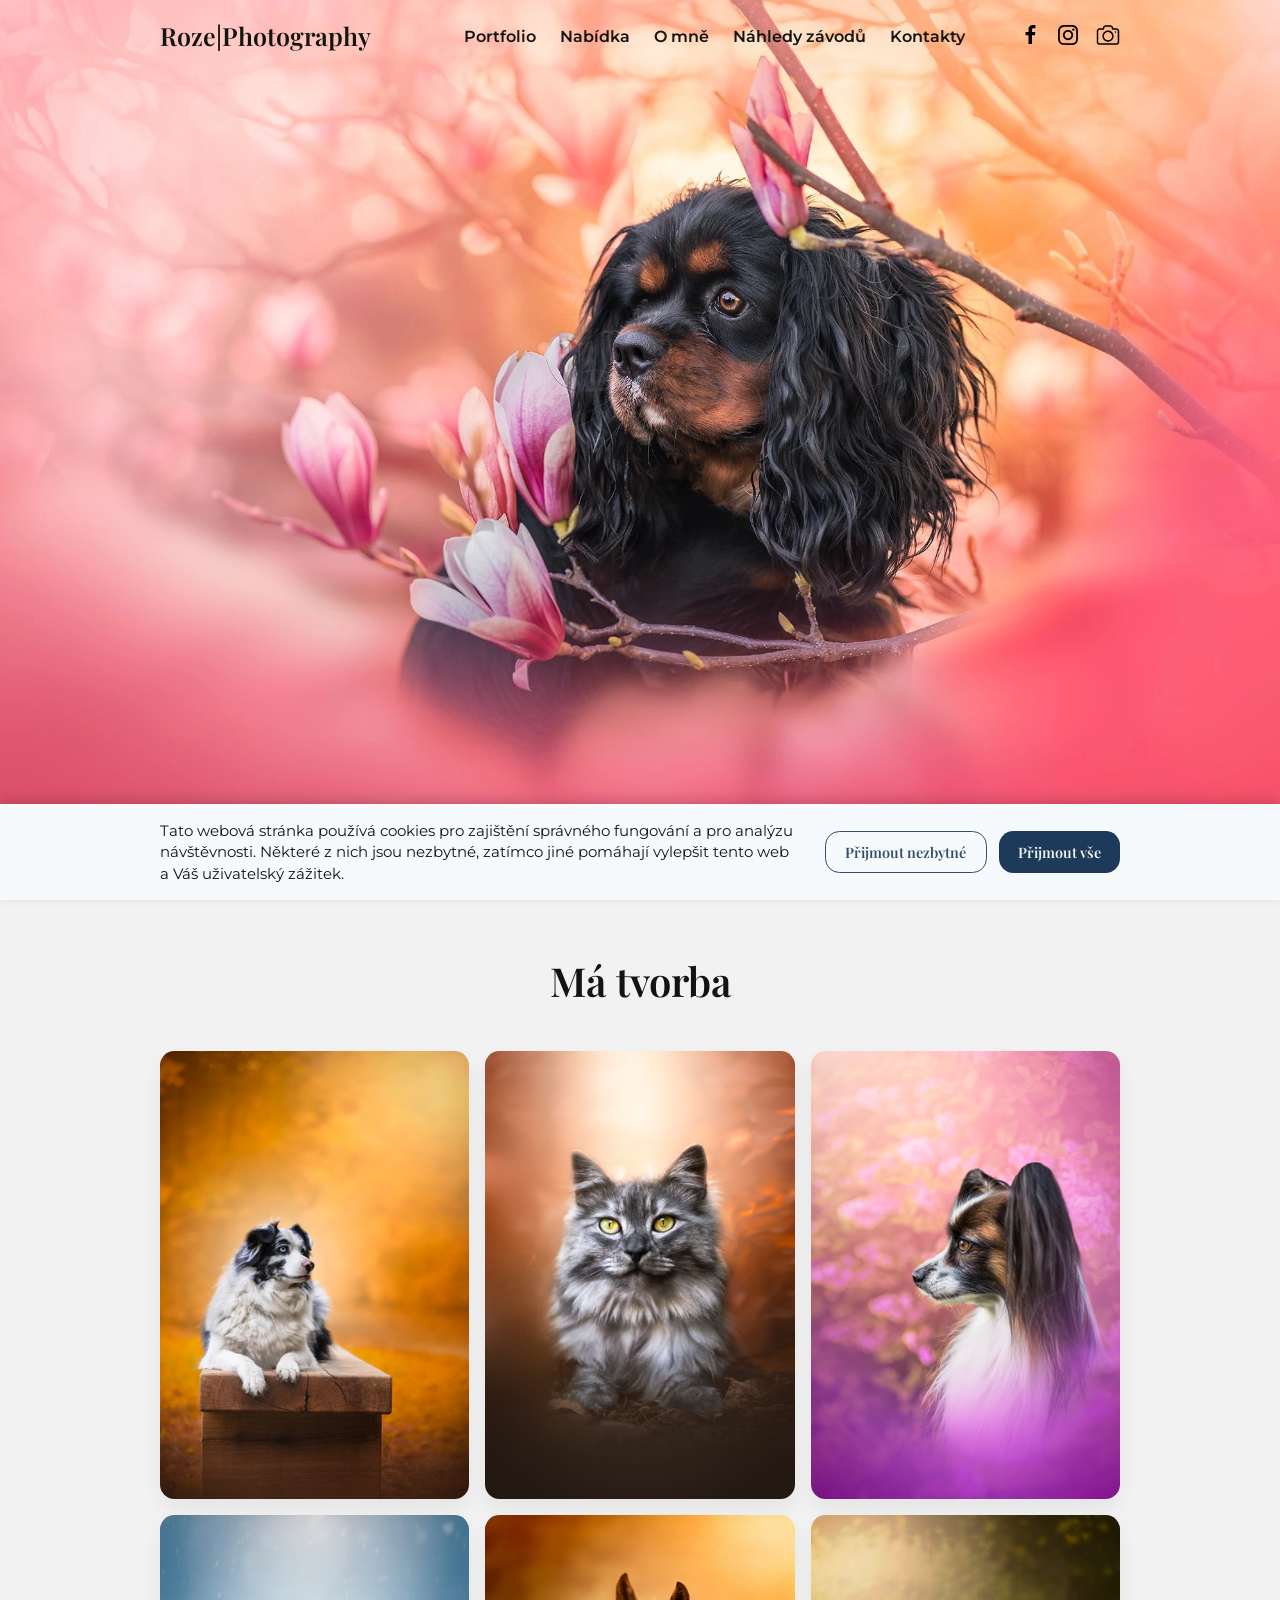
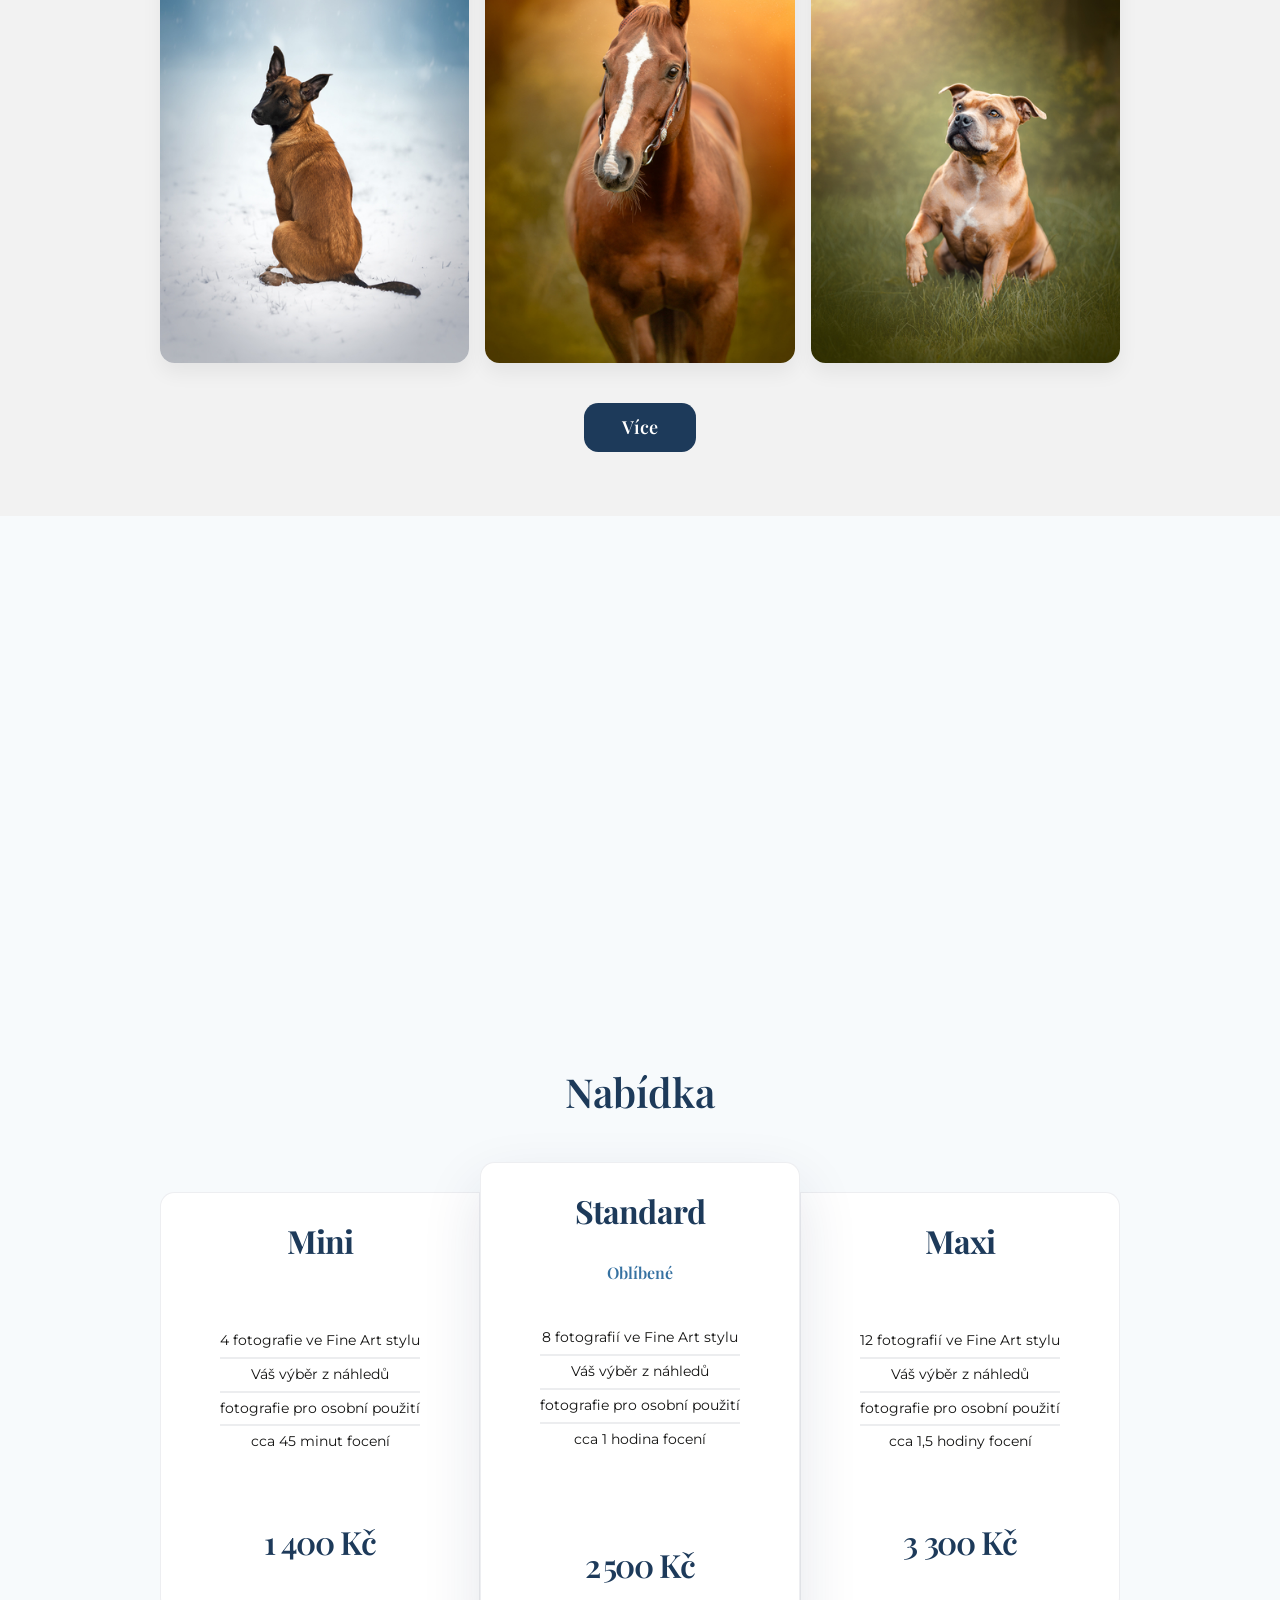
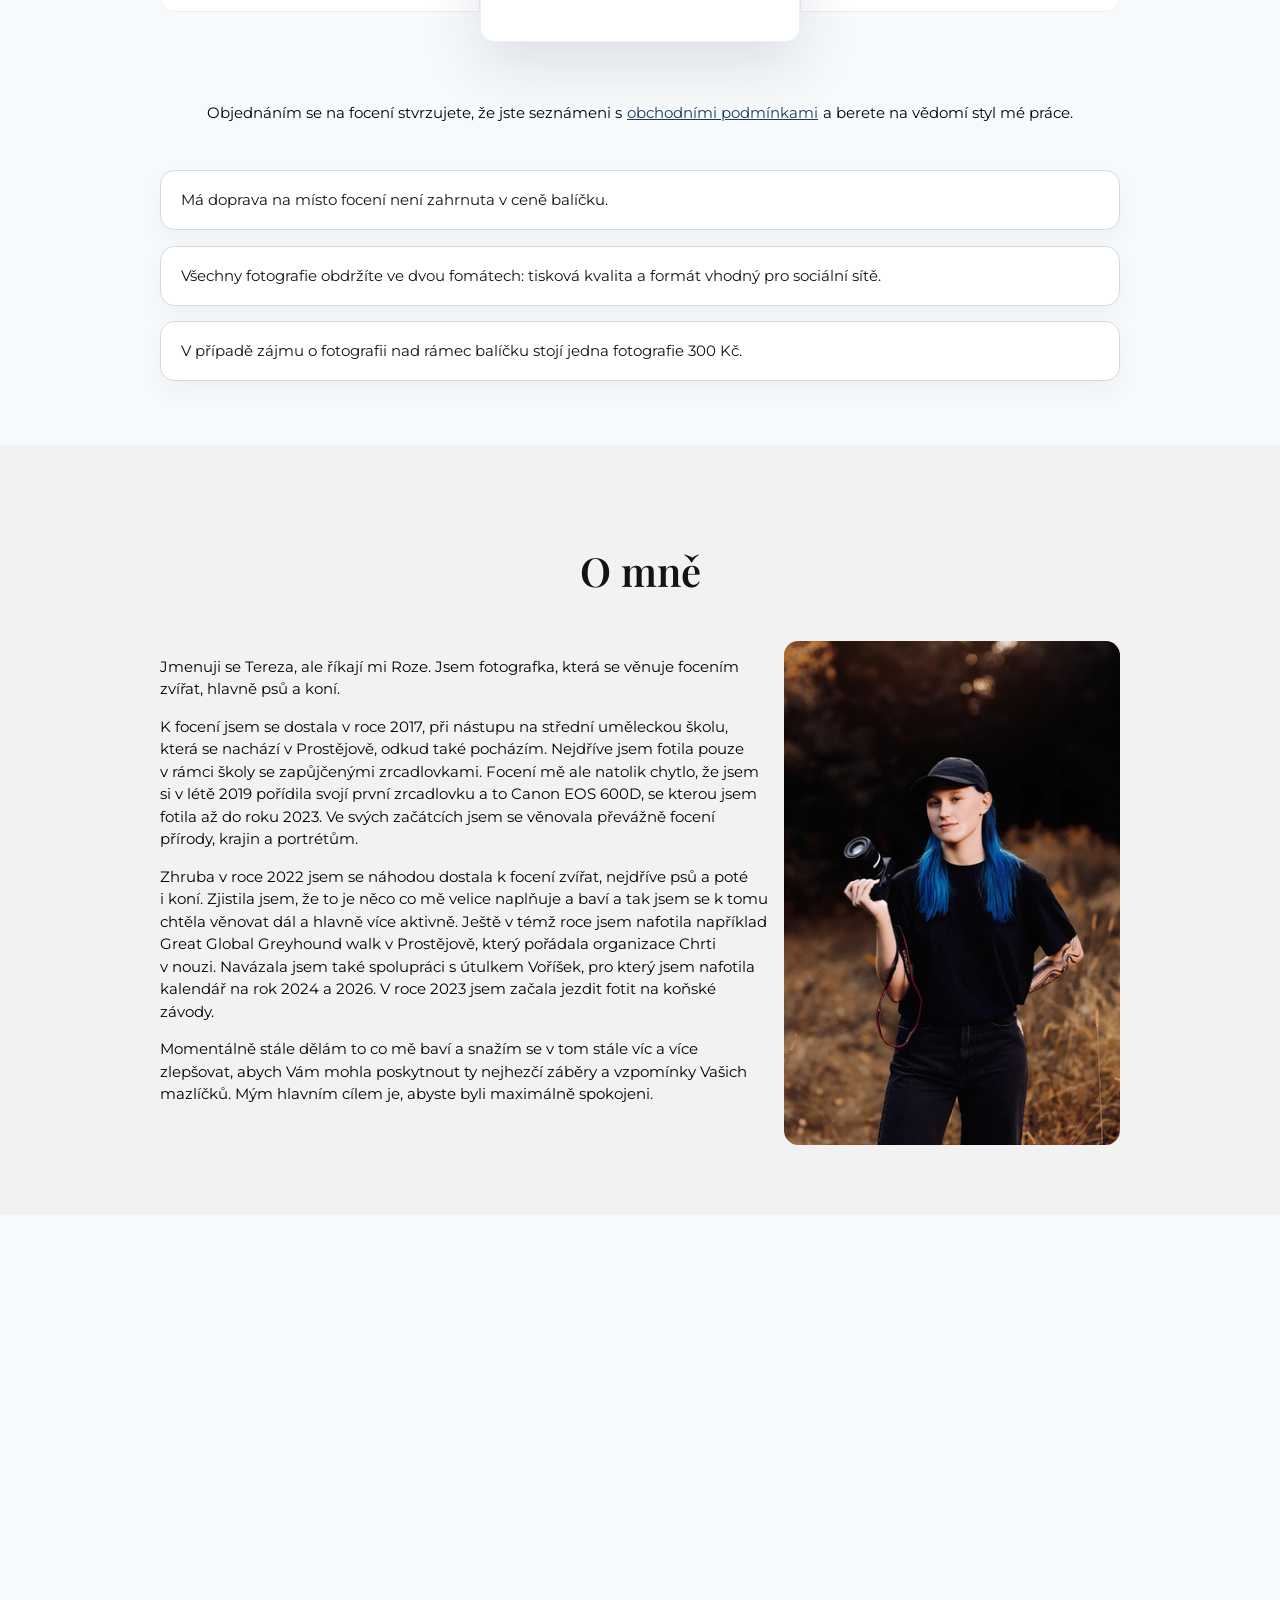
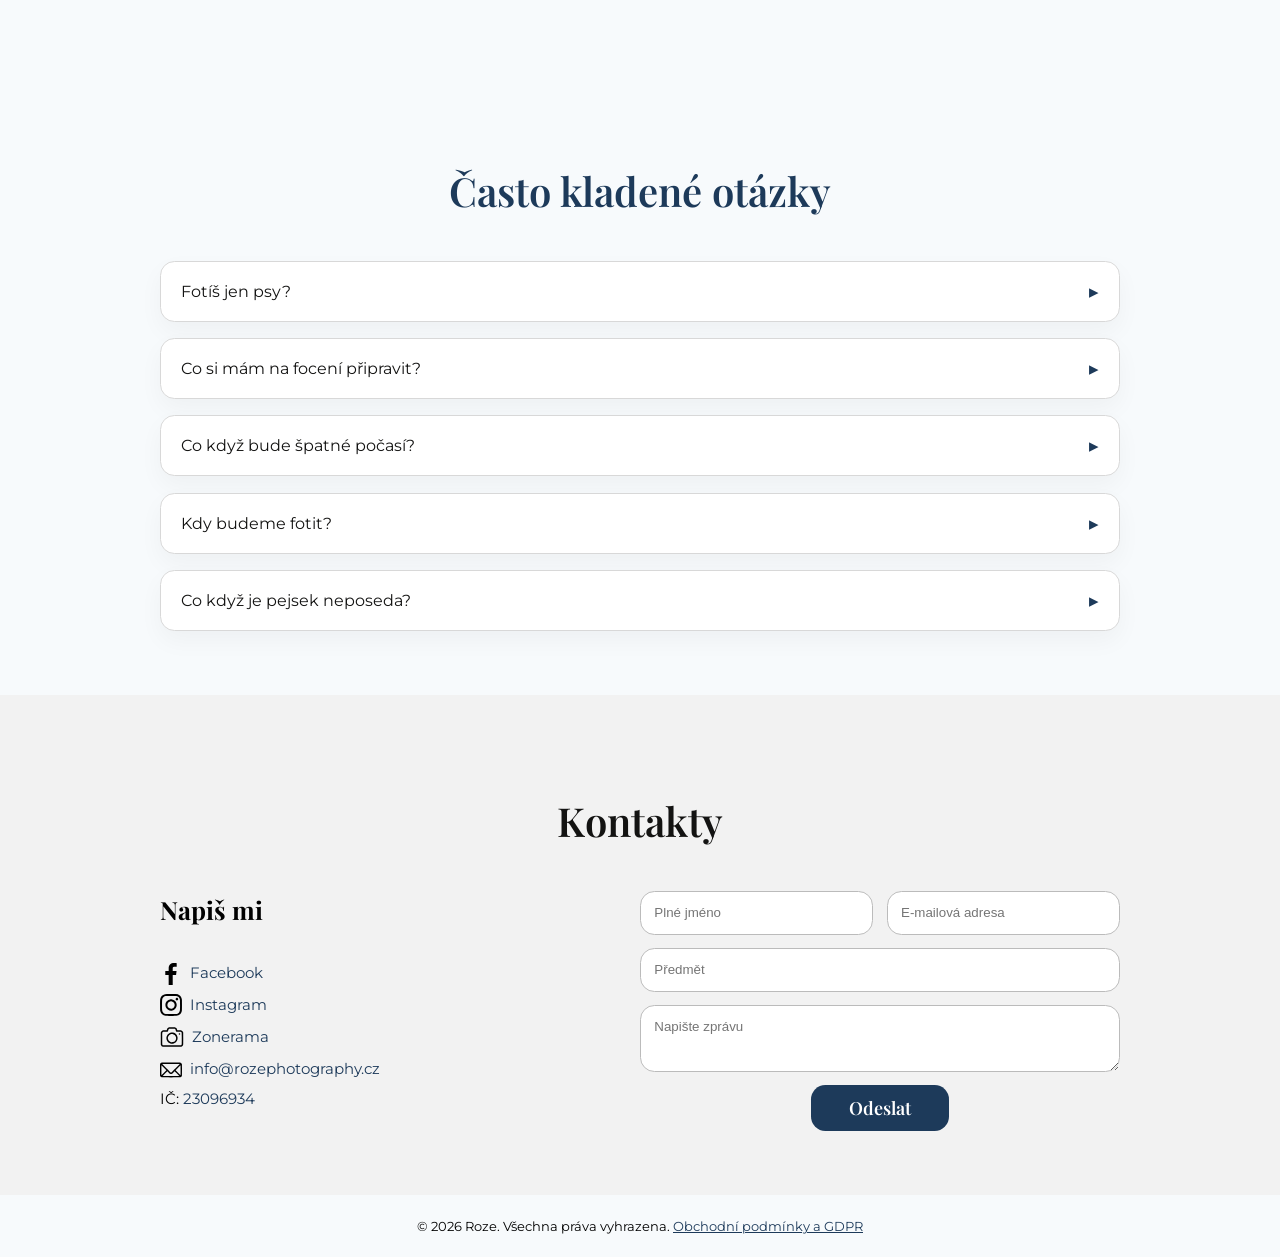
==== index.html @ 2efc8c13 "favikona 48 přidana" ====
<!DOCTYPE html>
<html lang="cs">

<head>
    <meta charset="UTF-8">
    <meta name="viewport" content="width=device-width, initial-scale=1.0">
    <title>Roze Photography | Focení zvířat Prostějov</title>
    <meta name="description"
        content="Fotografka zvířat v Prostějově. Specializuji se na portréty, zejména psů a koní. Zachytím jedinečnou osobnost vašeho mazlíčka.">
    <meta property="og:title" content="Roze Photography">
    <meta property="og:description" content="Fotografka zvířat v Prostějově. Specializuji se na portréty, zejména psů a koní.">
    <meta property="og:image" content="https://rozephotography.cz/assets/pictures/uvodni/uvodka.webp">

    <link rel="stylesheet" href="main.css">

    <!-- Preconnect pro zrychlení DNS a TLS navázání spojení -->
    <link rel="preconnect" href="https://fonts.googleapis.com">
    <link rel="preconnect" href="https://fonts.gstatic.com" crossorigin>

    <!-- Asynchronní načtení Google Fonts bez blokování renderu -->
    <link rel="stylesheet" href="https://fonts.googleapis.com/css2?family=Playfair+Display:wght@500;600&family=Montserrat:ital,wght@0,100..900;1,100..900&display=swap" media="print" onload="this.media='all'">
    <noscript>
        <link rel="stylesheet" href="https://fonts.googleapis.com/css2?family=Playfair+Display:wght@500;600&family=Montserrat:ital,wght@0,100..900;1,100..900&display=swap">
    </noscript>
    
    <link rel="preload" href="assets/pictures/uvodni/uvodka.webp" as="image" fetchpriority="high">

    <link href="https://fonts.googleapis.com/css2?family=Playfair+Display:wght@500;600&display=swap" rel="stylesheet">
    <link href="https://fonts.googleapis.com/css2?family=Montserrat:ital,wght@0,100..900;1,100..900&display=swap" rel="stylesheet">
    <link rel="apple-touch-icon" sizes="180x180" href="assets/favicon_io/apple-touch-icon.png">
    <link rel="icon" type="image/png" sizes="48x48" href="assets/favicon_io/favicon-48x48.png">
    <link rel="icon" type="image/png" sizes="32x32" href="assets/favicon_io/favicon-32x32.png">
    <link rel="icon" type="image/png" sizes="16x16" href="assets/favicon_io/favicon-16x16.png">

    <script>
    window.dataLayer = window.dataLayer || [];
    function gtag(){dataLayer.push(arguments);}

    // 1. Načtení uložení z localStorage
    var savedAnalyticsConsent = localStorage.getItem('analytics_consent');

    // 2. Určení výchozího stavu:
    // Pokud uživatel v minulosti udělil souhlas ('granted'), nastavíme ho.
    // Pokud nesouhlasil nebo ještě nevolil (null), výchozí stav bude 'denied'.
    var defaultStatus = (savedAnalyticsConsent === 'granted') ? 'granted' : 'denied';

    // 3. Nastavení výchozího (default) Consent Mode
    gtag('consent', 'default', {
        'analytics_storage': defaultStatus,
        'wait_for_update': 500
    });
    </script>

    <!-- Následuje standardní Google Analytics / GTM -->
    <!-- Google tag (gtag.js) -->
    <script async src="https://www.googletagmanager.com/gtag/js?id=G-VXYXXCQDZ6"></script>
    <script>
    window.dataLayer = window.dataLayer || [];
    function gtag(){dataLayer.push(arguments);}
    gtag('js', new Date());

    gtag('config', 'G-VXYXXCQDZ6');
    </script>

</head>

<body>
    <header class="text-mont-400">
        <div class="container">
            <div class="flex__item--left">
                <h1><a href="index.html" style="text-decoration:none" class="primary-text-color">Roze|Photography</a>
                </h1>
            </div>
            <div class="flex__item--right">
                <button class="menu-toggle" aria-label="Otevřít menu">
                    <span class="hamburger"></span>
                </button>
                <nav class="menu">
                    <a class="menu__item primary-text-color" href="#kontakty">Kontakty</a>
                    <a class="menu__item primary-text-color" href="https://eu.zonerama.com/rozeraw/1661836"
                        target="_blank">Náhledy závodů</a>
                    <a class="menu__item primary-text-color" href="#o_mne">O mně</a>
                    <a class="menu__item primary-text-color" href="#nabidka">Nabídka</a>
                    <a class="menu__item primary-text-color" href="portfolio.html">Portfolio</a>
                </nav>
                <nav class="social">
                    <a class="social__item primary-text-color" href="https://www.facebook.com/roze.raw" target="_blank">
                        <img src="assets/icons/brands/facebook.svg" alt="Facebook"
                            style=" width:19px; height:19px;">
                    </a>
                    <a class="social__item primary-text-color" href="https://www.instagram.com/roze.raw/"
                        target="_blank">
                        <img src="assets/icons/brands/instagram.svg" alt="Instagram">
                    </a>
                    <a class="social__item primary-text-color right" href="https://eu.zonerama.com/rozeraw/1591225"
                        target="_blank" style="padding-right:0;">
                        <img src="assets/icons/brands/camera.svg" alt="Zonerama" style="width:24px; height:24px;">
                    </a>
                </nav>
            </div>
        </div>
    </header>


    <div id="home" class="home primary-text-color">
    </div>

    <main>
        <section id="portfolio">
            <div class="container">
                <h2 class="section__title">Má tvorba</h2>
                <div class="portfolio__selection">
                    <div class="portfolio__item">
                        <img src="assets/thumbs/portfolio/portfolio5.jpg" data-full="assets/pictures/portfolio/portfolio5.jpg"
                            alt="Fine Art portrét psa v lese - Roze Photography Prostějov" data-caption="Bella" loading="lazy">
                    </div>
                    <div class="portfolio__item">
                        <img src="assets/thumbs/portfolio/portfolio2.jpg" data-full="assets/pictures/portfolio/portfolio2.jpg" alt="Atmosférické focení psů na louce"
                            data-caption="Lemy" loading="lazy">
                    </div>
                    <div class="portfolio__item">
                        <img src="assets/thumbs/portfolio/portfolio3.jpg" data-full="assets/pictures/portfolio/portfolio3.jpg" alt="Detailní portrét psa - fotograf zvířat"
                            data-caption="Ryja" loading="lazy">
                    </div>
                    <div class="portfolio__item">
                        <img src="assets/thumbs/portfolio/portfolio1.jpg" data-full="assets/pictures/portfolio/portfolio1.jpg" alt="Profesionální fotografie psa v pohybu"
                            data-caption="Cairo" loading="lazy">
                    </div>
                    <div class="portfolio__item">
                        <img src="assets/thumbs/portfolio/portfolio4.jpg" data-full="assets/pictures/portfolio/portfolio4.jpg" alt="Focení psů v přírodě Prostějov"
                            data-caption="Bisquit" loading="lazy">
                    </div>
                    <div class="portfolio__item">
                        <img src="assets/thumbs/portfolio/portfolio6.jpg" data-full="assets/pictures/portfolio/portfolio6.jpg" alt="Umělecká fotografie psa - Fine Art styl"
                            data-caption="Satana" loading="lazy">
                    </div>
                </div>

                <div class="portfolio__more-link">
                    <a class="background__color--tertiary" href="portfolio.html">Více </a>
                </div>
            </div>
        </section>

        <section class="portfolio-divider first" aria-label="Vybraná fotografie"
            style="background-image: url('assets/pictures/prechody/psi_24.jpg');">
        </section>

        <section id="nabidka">
            <div class="container">
                <h2 class="section__title secondary-text-color">Nabídka</h2>

                <div class="nabidka__cards">
                    <div class="package package--left">
                        <div class="package__content">
                            <h3 class="secondary-text-color">Mini</h3>
                            <div class="package__features primary-text-color text-mont-400 ">
                                <p>4 fotografie ve Fine Art stylu</p>
                                <p>Váš výběr z náhledů</p>
                                <p>fotografie pro osobní použití</p>
                                <p>cca 45 minut focení</p>
                            </div>
                            <div class="package__price secondary-text-color">1 400 Kč</div>
                        </div>
                    </div>
                    <div class="package package--middle">
                        <div class="package__content">
                            <h3 class="secondary-text-color">Standard</h3>
                            <span style="color:#3571a1; font-weight: 600;">Oblíbené</span>
                            <div class="package__features primary-text-color package__features--middle text-mont-400 ">
                                <p>8 fotografií ve Fine Art stylu</p>
                                <p>Váš výběr z náhledů</p>
                                <p>fotografie pro osobní použití</p>
                                <p>cca 1 hodina focení</p>
                            </div>
                            <div class="package__price package__price--middle secondary-text-color">2 500 Kč</div>
                        </div>
                    </div>
                    <div class="package package--right">
                        <div class="package__content">
                            <h3 class="secondary-text-color">Maxi</h3>
                            <div class="package__features primary-text-color text-mont-400 ">
                                <p>12 fotografií ve Fine Art stylu</p>
                                <p>Váš výběr z náhledů</p>
                                <p>fotografie pro osobní použití</p>
                                <p>cca 1,5 hodiny focení</p>
                            </div>
                            <div class="package__price secondary-text-color">3 300 Kč</div>
                        </div>
                    </div>
                </div>


                <p class="text-mont-400 faq__description"
                    style="padding-top:3em; padding-bottom: 2em; text-align: center; font-size:15px">
                    Objednáním se na focení
                    stvrzujete,
                    že jste
                    seznámeni s <a class="secondary-text-color" href="obchodni-podminky.html">obchodními podmínkami</a> a
                    berete
                    na
                    vědomí styl mé práce.</p>

                <div class="faq__item" style="margin-bottom: 1em;">
                    <summary style="font-size:15px" class="faq__question text-mont-400">Má doprava na místo focení není
                        zahrnuta
                        v ceně balíčku.
                    </summary>
                </div>

                <details class="faq__item" style="margin-bottom: 1em;">
                    <summary style="font-size:15px" class="faq__question text-mont-400">Všechny fotografie obdržíte ve dvou fomátech: tisková kvalita a formát vhodný pro sociální sítě.</summary>
                </details>

                <details class="faq__item">
                    <summary style="font-size:15px" class="faq__question text-mont-400">V případě zájmu o fotografii nad
                        rámec
                        balíčku stojí jedna
                        fotografie 300 Kč.
                    </summary>
                </details>
            </div>
        </section>

        <section id="o_mne">
            <div class="container">
                <h2 class="section__title">O mně</h2>
                <div class="flex">
                    <div class="flex__item text-mont-400" style="font-size:15px">
                        <p>Jmenuji se Tereza, ale říkají mi Roze. Jsem fotografka, která se věnuje focením zvířat, hlavně
                            psů a
                            koní.</p>
                        <p>K&nbsp;focení jsem se dostala v&nbsp;roce 2017, při nástupu na střední uměleckou školu, která se
                            nachází
                            v&nbsp;Prostějově, odkud také pocházím. Nejdříve jsem fotila pouze v&nbsp;rámci školy se
                            zapůjčenými
                            zrcadlovkami.
                            Focení mě ale natolik chytlo, že jsem si v&nbsp;létě 2019 pořídila svojí první zrcadlovku
                            a&nbsp;to
                            Canon EOS 600D, se
                            kterou jsem fotila až do roku 2023. Ve svých začátcích jsem se věnovala převážně focení přírody,
                            krajin
                            a&nbsp;portrétům.</p>
                        <p>Zhruba v&nbsp;roce 2022 jsem se&nbsp;náhodou dostala k&nbsp;focení zvířat, nejdříve psů
                            a&nbsp;poté
                            i&nbsp;koní.
                            Zjistila jsem, že to je něco co mě velice naplňuje a&nbsp;baví a&nbsp;tak jsem
                            se&nbsp;k&nbsp;tomu
                            chtěla věnovat dál
                            a&nbsp;hlavně více aktivně. Ještě v&nbsp;témž roce jsem nafotila například Great Global
                            Greyhound
                            walk
                            v&nbsp;Prostějově, který pořádala organizace Chrti v&nbsp;nouzi. Navázala jsem také spolupráci
                            s&nbsp;útulkem Voříšek,
                            pro který jsem nafotila kalendář na&nbsp;rok 2024 a 2026. V&nbsp;roce 2023 jsem začala jezdit
                            fotit
                            na&nbsp;koňské
                            závody.</p>
                        <p>Momentálně stále dělám to co mě baví a snažím se v tom stále víc a více zlepšovat, abych Vám
                            mohla
                            poskytnout ty
                            nejhezčí záběry a vzpomínky Vašich mazlíčků. Mým hlavním cílem je, abyste byli maximálně
                            spokojeni.
                        </p>
                    </div>
                    <div class="flex__item-left">
                        <img class="o_mne" src="assets/pictures/ja/ja_01.webp"
                            alt="Fotografka Tereza - Roze Photography Prostějov">
                    </div>
                </div>
            </div>
        </section>

        <section class="portfolio-divider portfolio-divider-scnd" aria-label="Vybraná fotografie">
        </section>

        <section id="otazky">
            <div class="container">
                <h2 class="section__title secondary-text-color">Často kladené otázky</h2>
                <div class="faq text-mont-400">
                    <details class="faq__item">
                        <summary class="faq__question">Fotíš jen psy?</summary>
                        <div class="faq__answer">
                            Fotím i koně a kočky, ale nebráním se i jiným zvířátkům.
                        </div>
                    </details>
                    <details class="faq__item">
                        <summary class="faq__question">Co si mám na focení připravit?</summary>
                        <div class="faq__answer">Vždy je dobré si vzít pamlsky nebo oblíbenou hračku.
                            V letním období je vhodné vzít vodu.
                        </div>
                    </details>
                    <details class="faq__item">
                        <summary class="faq__question">Co když bude špatné počasí?</summary>
                        <div class="faq__answer">
                            V případě nepříznivého pořasí se domluvíme na přesunu termínu.
                        </div>
                    </details>
                    <details class="faq__item">
                        <summary class="faq__question">Kdy budeme fotit?</summary>
                        <div class="faq__answer">
                            Nejčastěji fotím k večeru, zhruba hodinu před západem slunce. Přesný čas si vždy domluvíme
                            předem.
                        </div>
                    </details>
                    <details class="faq__item">
                        <summary class="faq__question">Co když je pejsek neposeda?</summary>
                        <div class="faq__answer">
                            To nevadí, ke každému jedinci přistupuji individuálně. Snažím se, abyste z focení odcházeli
                            nejen s
                            pěknými fotkami, ale
                            i spokojeným pejskem.
                        </div>
                    </details>
                </div>
            </div>
        </section>

        <section id="kontakty">
            <div class="container">
                <h2 class="section__title">Kontakty</h2>
                <div class="flex">
                    <div class="flex__half flex__half--left">
                        <h3 style="font-size:25px">Napiš mi</h3>
                        <address class="flex__touch text-mont-400" style="font-size:15px">
                            <a class="flex__touch--item flex__touch--right" href="https://facebook.com/roze.raw"
                                target="_blank">
                                <img src="assets/icons/brands/facebook.svg" alt="Facebook" width="22">Facebook
                            </a>
                            <a class="flex__touch--item flex__touch--right" href="https://instagram.com/roze.raw"
                                target="_blank">
                                <img src="assets/icons/brands/instagram.svg" alt="Instagram" width="22">Instagram
                            </a>
                            <a class="flex__touch--item flex__touch--right" href="https://eu.zonerama.com/rozeraw/1591225"
                                target="_blank">
                                <img src="assets/icons/brands/camera.svg" alt="Zonerama" width="24">Zonerama
                            </a>
                            <a class="flex__touch--item flex__touch--right" href="mailto:info@rozephotography.cz">
                                <img src="assets/icons/brands/mail.svg" alt="Email" width="22">info@rozephotography.cz
                            </a>
                            <div style="padding-top:0.5em;">IČ: <span style="color:#1d3a5a">23096934</span></div>
                        </address>
                    </div>
                    <div class="flex__half contact-form-panel">
                        <form action="process-form.php" method="POST">
                            <div class="upper_form">
                                <input style="border-radius: 0.9rem" type="text" name="name" placeholder="Plné jméno"
                                    required>
                                <input style="border-radius: 0.9rem" type="email" name="email"
                                    placeholder="E-mailová adresa" required>
                            </div>
                            <div>
                                <input style="border-radius: 0.9rem" type="text" name="subject" placeholder="Předmět"
                                    required>
                                <textarea style="border-radius: 0.9rem" name="message" placeholder="Napište zprávu"
                                    required></textarea>

                                <input type="text" name="website" style="display:none !important;" tabindex="-1"
                                    autocomplete="off">

                                <div class="portfolio__more-link" style="margin-top:-0.4em;">
                                    <button type="submit" class="background__color--tertiary"
                                        style="border:none; cursor:pointer;">Odeslat</button>
                                </div>
                            </div>
                        </form>
                    </div>
                </div>
            </div>
        </section>
        
    </main>

    <footer>
        <div class="text-mont-400" style="font-size:15px"><small>© 2026 Roze. Všechna práva vyhrazena. <a
                    class="secondary-text-color" href="obchodni-podminky.html">Obchodní
                    podmínky a GDPR</a></small></div>
    </footer>

    <div class="photo-lightbox" aria-hidden="true">
        <button class="photo-lightbox__nav photo-lightbox__nav--prev" type="button"
            aria-label="Předchozí fotka">‹</button>
        <button class="photo-lightbox__close" type="button" aria-label="Zavřít náhled">×</button>
        <figure class="photo-lightbox__content">
            <img class="photo-lightbox__image" src="" alt="">
            <figcaption class="photo-lightbox__caption"></figcaption>
        </figure>
        <button class="photo-lightbox__nav photo-lightbox__nav--next" type="button" aria-label="Další fotka">›</button>
    </div>


    <div id="cookie-banner" class="cookie-banner" style="display: none;">
        <div class="cookie-content">
            <p>Tato webová stránka používá cookies pro zajištění správného fungování a pro analýzu návštěvnosti. Některé z nich jsou nezbytné, zatímco jiné pomáhají vylepšit tento web a Váš uživatelský zážitek.</p>
            <div class="cookie-buttons">
            <button id="btn-reject-analytics" class="btn btn-reject">Přijmout nezbytné</button>
            <button id="btn-accept-analytics" class="btn btn-accept">Přijmout vše</button>
            </div>
        </div>
    </div>

    <script src="script.js"></script>
</body>

</html>
---- main.css ----
*,
*::before,
*::after {
    box-sizing: border-box;
}

body {
    margin: 0;
    font-family: "Playfair Display", serif;
    font-weight: 600;
    line-height: 1.5;
    position: relative;
    overflow: hidden;
    overflow-y: auto;
}

html, body {
    overflow-x: hidden; /* Zakáže jakékoliv posouvání do stran */
    max-width: 100%;
}

:root {
    --text-color-primary: #131312;
    --text-color-secondary: #1d3a5a;
    --bg-color-primary: #F2F2F2;
    --bg-color-secondary: #F7FAFC;
    --bg-color-tertiary: #1d3a5a;
}

body.modal-open {
    overflow: hidden;
}

/* Montserrat in CSS */
.text-mont-300 {
    font-family: "Montserrat", sans-serif;
    font-weight: 300
}

.text-mont-400 {
    font-family: "Montserrat", sans-serif;
    font-weight: 400
}

.text-mont-700 {
    font-family: "Montserrat", sans-serif;
    font-weight: 700
}

.text-mont-900 {
    font-family: "Montserrat", sans-serif;
    font-weight: 900
}



/* Colors */
.primary-text-color {
    color: var(--text-color-primary);
}

.secondary-text-color {
    color: var(--text-color-secondary);
}

.background__color--primary {
    background-color: var(--bg-color-primary);
}

.background__color--secondary {
    background-color: var(--bg-color-secondary);
}

.background__color--tertiary {
    background-color: var(--bg-color-tertiary)
}


header {
    position: fixed;
    top: 0;
    left: 0;
    width: 100%; 
    max-width: 100vw; 
    background-color: rgba(255, 255, 255, 0);
    z-index: 1000;
    height: 70px;
    transition: background-color 0.25s ease;
}

h1 {
    font-family: "Playfair Display", serif;
    font-size: 25px;
    font-weight: 600;
    line-height: 100%;
    letter-spacing: 0;
}

h1:hover {
    opacity: 70%
}

header.header--scrolled {
    background-color: var(--bg-color-primary)
}

section {
    padding-top: 6em;
    padding-bottom: 4em;
}

.container {
    width: 100%;
    max-width: 1000px;
    margin: 0 auto;
    padding: 0 20px;
}


.home {
    background-image: url('assets/pictures/uvodni/uvodka.webp');
    background-size: cover;
    background-position: center;
    background-repeat: no-repeat;
    background-attachment: scroll;
    height: 95vh;
}

.portfolio {
    background-image: url('assets/pictures/uvodni/uvodka_portfolio.webp');
    background-size: cover;
    background-position: 0 73%;
    background-repeat: no-repeat;
    background-attachment: scroll;
    height: 95vh;
}

.portfolio-divider-scnd { 
    background-image: url('assets/pictures/prechody/psi_26.jpg')}

@media (max-width:720px){
    .portfolio-divider-scnd { background-image: url('assets/pictures/prechody/psi_27.jpg');}
}

@keyframes hero-title-rise {
    from {
        opacity: 0;
        transform: translateY(2.5rem);
    }

    to {
        opacity: 1;
        transform: translateY(0);
    }
}

@media (prefers-reduced-motion: reduce) {

    .section__title,
    .faq__item,
    .contact-form-panel {
        opacity: 1;
        transform: none;
        animation: none;
    }
}

h2 {
    font-weight: 600;
    color: var(--text-color-primary);
    font-size: 1.75em;
    margin-top: 0.5em;
    margin-bottom: 0em;
    padding-left: 1em;
}

h3 h4 {
    font-weight: 600;
}


.introduction {
    margin-bottom: -1em;
}

.section__title {
    width: fit-content;
    display: block;
    margin: 0 auto;
    text-align: center;
    z-index: 1;
    position: relative;
    font-size: 40px;
    font-weight: 600;
    opacity: 0;
    transform: translateY(2.5rem);
    will-change: transform, opacity;
    padding: 0;
    padding-bottom: 1em;
}

.section__title.is-visible {
    animation: hero-title-rise 0.9s cubic-bezier(0.22, 1, 0.36, 1) 0.15s both;
}

.subtitle {
    font-weight: 600;
    font-size: 2em;
    color: var(--text-color-secondary);
    margin-top: -1em;
}

#portfolio,
#o_mne,
#kontakty {
    background-color: var(--bg-color-primary);
}

#nabidka,
#otazky {
    background-color: var(--bg-color-secondary);
    position: relative;
    z-index: 2;
}

#nabidka p a {
    display: inline-block;
    position: relative;
    z-index: 3;
    cursor: pointer;
    padding: 0 0.05em;
}

.faq {
    display: grid;
    gap: 1rem;
}

.faq__item {
    border: 1px solid #d8d8d8;
    border-radius: 0.9rem;
    background: #ffffff;
    overflow: hidden;
    box-shadow: 0 10px 25px rgba(11, 11, 21, 0.04);
    opacity: 0;
    transform: translateY(2.5rem);
    will-change: transform, opacity;
}

.faq__item.is-visible {
    animation: hero-title-rise 0.9s cubic-bezier(0.22, 1, 0.36, 1) 0.15s both;
}

.faq__description {
    opacity: 0;
    transform: translateY(2.5rem);
    will-change: transform, opacity;
}

.faq__description.is-visible {
    opacity: 1;
    transform: translateY(0);
    transition: transform 0.9s cubic-bezier(0.22, 1, 0.36, 1) 0.15s, opacity 0.9s ease 0.15s;
}

.faq__question {
    list-style: none;
    padding: 1.1rem 1.25rem;
    font-weight: 400;
    color: var(--text-color-primary);
    display: flex;
    align-items: center;
    justify-content: flex-start;
    gap: 1rem;
    position: relative;
}

.faq__question::-webkit-details-marker {
    display: none;
}

.faq__question::after {
    content: "▸";
    display: inline-flex;
    align-items: center;
    justify-content: center;
    margin-left: auto;
    flex-shrink: 0;
    font-size: 1.2em;
    line-height: 1;
    color: var(--text-color-secondary);
    transition: transform 0.2s ease;
}

#otazky .faq__question {
    cursor: pointer;
    justify-content: space-between;
}

#otazky details[open]>.faq__question::after {
    transform: rotate(90deg);
}

#nabidka .faq__item .faq__question::after {
    content: none;
    display: none;
}

.faq__answer {
    padding: 0 1.25rem 1.25rem;
    color: var(--text-color-secondary);
}

.nabidka__cards {
    display: flex;
    flex-direction: row;
    gap: 0;
    width: 100%;
}


.package.is-visible {
    animation: package-card-rise 0.8s cubic-bezier(0.22, 1, 0.36, 1) both;
}

@keyframes package-card-rise {
    from {
        opacity: 1;
        transform: translateY(0);
    }

    to {
        opacity: 1;
        transform: translateY(0);
    }
}

.package--left.is-visible {
    animation: package-card-left 0.8s cubic-bezier(0.22, 1, 0.36, 1) both;
}

.package--right.is-visible {
    animation: package-card-right 0.8s cubic-bezier(0.22, 1, 0.36, 1) both;
}

@keyframes package-card-left {
    from {
        opacity: 0;
        transform: translateX(-8em);
    }

    to {
        opacity: 1;
        transform: translateX(0);
    }
}

@keyframes package-card-right {
    from {
        opacity: 0;
        transform: translateX(8em);
    }

    to {
        opacity: 1;
        transform: translateX(0);
    }
}

.contact-form-panel {
    opacity: 0;
    transform: translateX(4rem);
    will-change: transform, opacity;
}

.contact-form-panel.is-visible {
    animation: contact-form-rise 0.9s cubic-bezier(0.22, 1, 0.36, 1) 0.15s both;
}

@keyframes contact-form-rise {
    from {
        opacity: 0;
        transform: translateX(4rem);
    }

    to {
        opacity: 1;
        transform: translateX(0);
    }
}

.portfolio-divider {
    padding: 0;
    margin: 0;
    width: 100%;
    height: 50vh;
    min-height: 50vh;
    overflow: hidden;
    position: relative;
    background-color: var(--bg-color-secondary);
    background-repeat: no-repeat;
    background-size: cover;
    background-position: center 49%;
    background-attachment: fixed;
    z-index: 0;
}

.portfolio-divider__image {
    display: none;
}

@media (max-width: 960px) {
    .portfolio-divider {
        height: 35vh;
        min-height: 35vh;
        background-position: center 20%
    }
}

@media (max-width: 560px) {
    .first{
        height: 26vh;
        min-height: 26vh;
        background-position: 59% 30%;
    }

    .scnd{
        height: 26vh;
        min-height: 26vh;
        background-position: 58% center;
    }

    .port{
        height: 26vh;
        min-height: 26vh;
        background-position: 53% 50%;
    }
}

/* flex */
.flex {
    display: flex
}

.flex__item--left {
    flex: 2;
}

.flex__item--right {
    flex: 1;
}

.flex__item {
    border: 1px;
    text-align: left;
    border-radius: 0.9em;
    margin-right: 1em;
    flex: 1;
    overflow: hidden;
}

.flex__item:last-child {
    margin-right: 0em;
}

.inside_flex__item {
    flex-direction: column;
    text-align: center;
    padding: 2em;
    margin: auto;
    margin-bottom: 1em;
    align-items: center;
    margin-right: 1em;
}

.inside_flex__item:last-child {
    margin-right: 0em;
}

.flex_column {
    flex-direction: column;
}

.flex__item--spaces {
    padding-left: 2em;
    margin-bottom: 1em;
    margin-right: 0em;
}

.flex__item--spaces:last-child {
    margin-bottom: 0em;
}

.inside_flex__item--A {
    flex: 1.5;
    padding-top: 2em;
}

.inside_flex__item--B {
    flex: 4;
    padding-bottom: 1em;
    padding-left: 2em;
    border-left: 1px solid #eeeeee;
}

.flex__half {
    flex: 0 0 50%;
    box-sizing: border-box;
}

.flex__half h3 {
    margin-top: 0;
    padding-top: 0
}

.package--middle {
    box-shadow: 0 18px 40px rgba(11, 11, 21, 0.06);
    z-index: 1;
}

.nabidka__cards .package--left,
.nabidka__cards .package--right {
    transform: translateX(0);
    align-self: center;
}

.flex__touch {
    display: flex;
    flex-direction: column;
    font-size: 18px;
}

.flex__touch--item {
    display: inline-flex;
    align-items: center;
    gap: 0.5em;
    padding-top: 0.6em;
    width: auto;
    max-width: min-content;
}

.flex__touch--item-marker {
    padding-left: 3px;
}

.flex__touch--item-mobile {
    padding-left: 5px;
}

.flex__touch--sup {
    margin-left: -4px
}

.flex__touch--right {
    text-decoration: none;
    color: var(--text-color-secondary);
    padding-left: -0.5em;
}

s .flex__touch--item img {
    display: inline-block;
    vertical-align: middle;
}

/* grid */
.grid {
    display: grid;
}

.grid__horizontal {
    grid-template-columns: 1fr 2.5fr;
    grid-template-areas:
        "A B";
    margin-top: 4vw;
}

.grid__horizontal--item-A {
    grid-area: A;
}

.grid__horizontal--item-B {
    grid-area: B;
}

.introductory-photo {
    width: auto;
}

.o_mne {
    width: 21em;
    opacity: 0;
    border-radius: 0.9rem;
    transform: translateX(5rem);
    transition: transform 0.8s cubic-bezier(0.22, 1, 0.36, 1), opacity 0.8s ease;
}

.o_mne.is-visible {
    opacity: 1;
    transform: translateX(0);
}

.menu {
    display: flex;
    flex-direction: row-reverse;
    margin-top: 0.3em;
    margin-right: 3em;
}

.menu__item {
    padding: 1em 0.75em;
    text-decoration: none;
    font-weight: 600;
    white-space: nowrap;
}

.menu__item:first-child {
    padding-right: 0;
}

.menu__item:hover {
    opacity: 0.65;
}

.menu-toggle {
    display: none;
    background: none;
    border: none;
    cursor: pointer;

}

.hamburger,
.hamburger::before,
.hamburger::after {
    display: block;
    width: 25px;
    height: 2.9px;
    background-color: var(--text-color-primary);
    transition: transform 0.3s, opacity 0.3s;
    position: relative;
    padding: 12px 0;
    background-clip: content-box; 
    box-sizing: content-box;
}

.hamburger::before,
.hamburger::after {
    content: '';
    position: absolute;
    left: 0;
}

.hamburger::before {
    top: -8px;
}

.hamburger::after {
    top: 8px;
}

@media (max-width: 960px) {
    .menu-toggle {
        display: flex;
        justify-content: center;
        align-items: center;
        margin: 0 auto;
        padding: 5em;
    }

    .menu {
        display: none;
        flex-direction: column;
        position: absolute;
        top: 100%;
        left: 0;
        right: 0;
        background-color: var(--bg-color-primary);
        margin: 0;
        padding: 1em 0;
        box-shadow: 0 4px 6px rgba(0, 0, 0, 0.1);
        text-align: center;
    }

    .menu.is-active {
        display: flex;
    }

    .menu__item {
        padding: 0.75em 1.5em;
    }

    .menu__item:first-child {
        padding-right: 1.5em;
    }

    .menu-toggle.is-active .hamburger {
        background-color: transparent;
    }

    .menu-toggle.is-active .hamburger::before {
        transform: rotate(45deg);
        top: 0;
    }

    .menu-toggle.is-active .hamburger::after {
        transform: rotate(-45deg);
        top: 0;
    }
}

/* social icons */
.social {
    display: flex;
    gap:2px;
    align-items: center
}

.social__item {
    display: inline-flex;
    align-items: center;
    justify-content: center;
    text-decoration: none;
    padding:8px;
}

.social__item img {
    width: 20px;
    height: 20px;
    border-radius: 4px;
    display: block;
    object-fit: contain;
}

.social__item:hover img,
.social__item:focus img {
    opacity: 70%
}

header.flex {
    display: flex;
    align-items: center;
    justify-content: center;
}

header .container {
    display: flex;
    align-items: center;
    justify-content: space-between;
    height: 100%;
}


.flex__item--left {
    display: flex;
    align-items: center
}

.flex__item--right {
    display: flex;
    align-items: center;
    justify-content: flex-end
}


figure {
    position: relative;
    z-index: 1;
    align-self: center;
    margin-top: -1em;
}

.small_avatar {
    background: #39557e;
    border-radius: 50%;
    width: 13.5rem;
    height: 13.5rem;
    z-index: -1;
    top: 0;
    left: -0.2em
}

.top_circle {
    position: relative;
    z-index: 1;
}

.top_img {
    padding-bottom: 2.5em;
    z-index: 1;
}

.top_circle::after {
    content: " ";
    display: inline-block;
    position: absolute;
    background-color: #39557e;
    border-radius: 50%;
    width: 10rem;
    height: 10rem;
    top: -3rem;
    left: -1.5rem;
    z-index: -1;
}

.under_trophy {
    padding-top: 1em;
}

.mark {
    font-weight: 600;
    font-size: 0.9em;
    color: white;
    padding: 0.4em;
    border-radius: 10%;
}

.mark__full-time {
    background-color: #39557e;
}

.mark__part-time {
    background-color: #555555;
}

.date {
    margin-top: -1em;
    font-size: 0.7em;
    color: #555555
}

.layout {
    grid-gap: 1em;
    grid-template-columns: repeat(auto-fill, minmax(300px, 1fr));
}

.rectangle_img {
    max-width: 100%;
}

address {
    font-style: normal;
}

form input,
form textarea {
    width: 100%;
    border: 1px solid #bbbbbb;
    padding: 1em;
    margin-bottom: 1em;
}

textarea {
    height: 5em;
    font-family: "Roboto", sans-serif;
}

.upper_form {
    display: flex;
    align-items: flex-start;
}

.upper_form input,
.upper_form textarea {
    flex: 1;
    margin-right: 1em;
}

.upper_form input:last-child {
    margin-right: 0;
}

.map {
    margin-top: 3.5vw;
    position: relative;
    height: 15em;
}

.map iframe {
    position: absolute;
    width: 100%;
    height: 100%;
    filter: grayscale(100%);
}

footer {
    display: flex;
    flex-direction: column;
    margin: 0 auto;
    padding-top: 1.25em;
    padding-bottom: 1.25em;
    background-color: var(--bg-color-secondary)
}

.tf {
    text-align: center;
}

footer div {
    flex-direction: row;
    text-align: center;
    margin: auto;
}

.flex_row {
    flex-direction: row;
}

.package {
    padding: 1.5rem 2rem 2rem;
    margin: 0;
    box-sizing: border-box;
    border: 1px solid rgba(29, 42, 77, 0.08);
    border-radius: 0.9rem;
    background: #ffffff;
    min-height: 420px;
    flex: 1 1 0;
    width: 100%;
    max-width: none;
    transition: transform 0.35s ease, box-shadow 0.35s ease;
    transform-origin: center center;
    will-change: transform, box-shadow;
    display: flex;
    flex-direction: column;
    justify-content: space-between;
    text-align: center;
    box-shadow: none;
}

.package:hover {
    transition: transform 0.25s ease, box-shadow 0.25s ease, border-radius 0.25s ease;
}

.nabidka__cards .package--left,
.nabidka__cards .package--right,
.nabidka__cards .package--middle {
    flex: 1 1 0;
    min-width: 0;
    max-width: none;
    transform: translateY(0);
}

.nabidka__cards .package--left {
    border-top-right-radius: 0;
    border-bottom-right-radius: 0;
    border-top-left-radius: 0.9rem;
    border-bottom-left-radius: 0.9rem;
    max-height: 380px;
}

.nabidka__cards .package--right {
    border-top-left-radius: 0;
    border-bottom-left-radius: 0;
    border-top-right-radius: 0.9rem;
    border-bottom-right-radius: 0.9rem;
    max-height: 380px;
}

.nabidka__cards .package--middle {
    height: 480px;
    box-shadow: 0 24px 60px rgba(22, 39, 79, 0.12);
}

.nabidka__cards .package:hover,
.nabidka__cards .package--right:hover,
.nabidka__cards .package--left:hover {
    box-shadow: 0 16px 35px rgba(22, 39, 79, 0.12);
    border-radius: 1rem;
    z-index: 2;
}

.package__content {
    display: flex;
    flex-direction: column;
    justify-content: space-between;
    height: 100%;
}

.package h3 {
    font-size: 2rem;
    margin: 0 0 1.25rem;
    letter-spacing: -0.03em;
}

.package__features {
    padding-top: 4em;
    display: grid;
    gap: 0.25rem;
    margin: 0 auto;
}

.package__features--middle {
    padding-top: 1em;
}

.package__features p {
    margin: 0;
    padding-bottom: 0.25rem;
    border-bottom: 2px solid rgba(52, 59, 80, 0.092);
    font-size: 0.85rem;
    line-height: 1.75;
}

.package__features p:last-child {
    border-bottom: none;
    padding-bottom: 0;
}

.package__price {
    margin-top: 4rem;
    font-size: 2rem;
    font-weight: 600;
    letter-spacing: -0.04em;
}

.package__price--middle {
    margin-bottom: 1.25rem;
}


.package h3 {
    margin: 0;
}


.photo-lightbox {
    display: none;
    position: fixed;
    inset: 0;
    z-index: 2000;
    background: rgba(8, 8, 12, 0.92);
    padding: 2rem;
    box-sizing: border-box;
    align-items: center;
    justify-content: center;
}

.photo-lightbox.open {
    display: flex;
}

.photo-lightbox__content {
    margin: 0;
    max-width: 96vw;
    max-height: 92vh;
    display: flex;
    flex-direction: column;
    align-items: center;
    gap: 0.75rem;
}

.photo-lightbox__nav {
    position: absolute;
    top: 50%;
    transform: translateY(-50%);
    width: 3.3rem;
    height: 3rem;
    border: 0;
    border-radius: 999px;
    background: rgba(255, 255, 255, 0.12);
    color: #ffffff;
    font-size: 1.4rem;
    line-height: 1;
    display: flex;
    align-items: center;
    justify-content: center;
    padding: 0;
    cursor: pointer;
}

.photo-lightbox__nav:hover {
    background: rgba(255, 255, 255, 0.2);
}

.photo-lightbox__nav--prev {
    left: 1rem;
}

.photo-lightbox__nav--next {
    right: 1rem;
}

.photo-lightbox__image {
    display: block;
    max-width: 96vw;
    max-height: 86vh;
    width: auto;
    height: auto;
    object-fit: contain;
    box-shadow: 0 20px 60px rgba(0, 0, 0, 0.45);
    border-radius: 0.75rem;
}

.photo-lightbox__caption {
    color: #f5f5f7;
    font-size: 1rem;
    font-family: "Montserrat", sans-serif;
    font-weight: 600;
}


.photo-lightbox__close {
    position: absolute;
    top: 1rem;
    right: 1rem;
    width: 2.75rem;
    height: 2.75rem;
    border: 0;
    border-radius: 999px;
    background: rgba(255, 255, 255, 0.12);
    color: #ffffff;
    font-size: 1.4rem;
    line-height: 1;
    display: flex;
    align-items: center;
    justify-content: center;
    padding: 0;
    cursor: pointer;
}

.photo-lightbox__close:hover {
    background: rgba(255, 255, 255, 0.2);
}

@media (max-width:1444px) {

        .photo-lightbox__content {
        max-height: calc(100vh - 120px); /* Ponechá prostor dole pro šipky */
        }

        .photo-lightbox__image {
            max-height: calc(100vh - 160px);
            object-fit: contain;
        }

        /* Přemístění šipek dolů pod obrázek */
        .photo-lightbox__nav {
            position: absolute;
            top: auto;
            bottom: 15px;
            transform: none;
            z-index: 1010;
            background: rgba(255, 255, 255, 0.12);
            color: #fff;
            font-size: 1.4rem;
            border: none;
            border-radius: 999px;
            padding: 0;

        }

        .photo-lightbox__nav--prev {
            left: 25%;
        }

        .photo-lightbox__nav--next {
            right: 25%;
        }

        /* Tlačítko zavření zůstane vpravo nahoře */
        .photo-lightbox__close {
            position: absolute;
            top: 15px;
            right: 15px;
            z-index: 1010;
        }
    }

#portfolio img,
#omne img {
    cursor: pointer;
}

/* portfolio */
.portfolio__category {
    margin-bottom: 3em;
}

.portfolio__category-header {
    display: flex;
    align-items: center;
    gap: 1em;
    margin-bottom: 1.5em;
}

.portfolio__category-header h4 {
    margin: 0;
    font-size: 1.5em;
    color: var(--text-color-primary);
}

.portfolio__toggle {
    background: none;
    border: none;
    font-size: 1.2em;
    cursor: pointer;
    padding: 0.5em;
    color: var(--text-color-primary);
    transition: transform 0.3s ease;
}

.portfolio__toggle.open {
    transform: rotate(180deg);
}

.portfolio__preview {
    margin-bottom: 1em;
    display: grid;
    grid-template-columns: repeat(3, minmax(0, 1fr));
    gap: 1em;
}

.portfolio__gallery {
    margin-bottom: 0.5em;
}

.portfolio__gallery.flex {
    display: grid;
    grid-template-columns: repeat(3, minmax(0, 1fr));
    gap: 0;
}

.portfolio__preview .flex__item,
.portfolio__gallery .flex__item {
    display: inline-block;
    width: 100%;
    margin: 0;
    flex: none;
    break-inside: avoid;
    -webkit-column-break-inside: avoid;
    overflow: hidden;
}

.portfolio__preview .flex__item {
    margin: 0;
}

.portfolio__preview .flex__item img,
.portfolio__gallery .flex__item img {
    width: 100%;
    height: auto;
    display: block;
}

.portfolio__intro {
    max-width: 56rem;
    margin: 0 auto 1.5rem;
    text-align: center;
    color: var(--text-color-secondary);
}

.portfolio__selection,
.portfolio-gallery-grid {
    display: grid;
    grid-template-columns: repeat(3, minmax(0, 1fr));
    gap: 1em;
    row-gap: 0;
    grid-auto-rows: 4px;
}

.portfolio__selection .portfolio__item,
.portfolio-gallery-grid .portfolio__item {
    display: block;
    width: 100%;
    margin: 0 0 1em;
    overflow: hidden;
    border-radius: 0.9rem;
    background: #ffffff;
    box-shadow: 0 10px 20px rgba(11, 11, 21, 0.06);
    break-inside: avoid;
    -webkit-column-break-inside: avoid;
}

.portfolio__item img {
    width: 100%;
    height: auto;
    display: block;
}

.portfolio__selection .portfolio__item:nth-child(-n+3) {
    opacity: 0;
    transform: scale(1);
    animation: portfolio-card-appear 2.5s ease-out forwards;
}

@keyframes portfolio-card-appear {
    from {
        opacity: 0;
    }

    to {
        opacity: 1;
    }
}

.portfolio__more-link {
    text-align: center;
    margin-top: 1.5rem;
}

.portfolio__more-link a,
.portfolio__more-link button
 {
    display: inline-block;
    padding: 0.7rem 2.4rem;
    font-size: 18px;
    background: var(--bg-color-tertiary);
    color: #fff;
    border-radius: 0.9rem;
    text-decoration: none;
    font-weight: 600;
    transition: background 0.2s ease;
    font-family: "Playfair Display", serif;
}

.portfolio__more-link a[href]::after,
.portfolio__more-link button[href]::after {
    display: inline-block;
    width: 0;
    height: 0;
    margin-left: 0.5rem;
    border-top: 0.35rem solid transparent;
    border-bottom: 0.35rem solid transparent;
    border-left: 0.5rem solid #fff;
}

.portfolio__more-link--no-arrow a[href]::after {
    content: none !important;
    display: none !important;
}

.portfolio__more-link a:hover,
.portfolio__more-link button:hover
 {
    background: #254a71;
}

.portfolio-filter {
    display: flex;
    flex-wrap: wrap;
    justify-content: center;
    gap: 0.8rem;
    margin-bottom: 1.5rem;
}

.portfolio-filter button {
    font-family: "Playfair Display", serif;
    font-weight: 600;
    background: #ffffff;
    border: 1px solid #d8d8d8;
    color: var(--text-color-primary);
    padding: 0.85rem 1.2rem;
    border-radius: 20px;
    cursor: pointer;
    transition: background 0.2s ease, border-color 0.2s ease, color 0.2s ease;
}

.portfolio-filter button.is-active {
    background: var(--bg-color-tertiary);
    color: #ffffff;
    border-color: var(--bg-color-tertiary);
}

.scroll-to-top {
    position: fixed;
    right: 1.5rem;
    bottom: 1.5rem;
    width: 3rem;
    height: 2.8rem;
    border: none;
    border-radius: 20px;
    background: var(--bg-color-tertiary);
    color: #ffffff;
    display: inline-flex;
    align-items: center;
    justify-content: center;
    box-shadow: 0 10px 25px rgba(11, 11, 21, 0.15);
    cursor: pointer;
    opacity: 0;
    visibility: hidden;
    transform: translateY(0.75rem);
    transition: opacity 0.2s ease, visibility 0.2s ease, transform 0.2s ease;
    z-index: 1100;
}

.scroll-to-top:hover {
    background: #254a71;
}

.scroll-to-top.is-visible {
    opacity: 1;
    visibility: visible;
    transform: translateY(0);
}

.scroll-to-top__icon {
    font-size: 1.1rem;
    line-height: 1;
}

.cookie-banner {
  position: fixed;
  bottom: 0;
  left: 0;
  width: 100%;
  background-color: var(--bg-color-secondary);
  color: var(--text-color-primary);
  padding: 1rem;
  box-shadow: 0 -4px 12px rgba(0, 0, 0, 0.15);
  z-index: 9999;
  box-sizing: border-box;
}

.cookie-content {
  max-width: 960px;
  margin: 0 auto;
  display: flex;
  align-items: center;
  justify-content: space-between;
  gap: 1.5rem;
  flex-wrap: wrap;
}

.cookie-content p {
  margin: 0;
  font-family: "Montserrat", sans-serif;
  font-weight: 400;
  font-size: 0.95rem;
  line-height: 1.4;
  flex: 1 1 300px;
}

.cookie-buttons {
  display: flex;
  gap: 0.75rem;
}

.btn {
  font-family: "Playfair Display", serif;
  font-weight: 400;
  border: none;
  padding: 0.6rem 1.2rem;
  border-radius: 0.9rem;
  cursor: pointer;
  font-size: 0.9rem;
  font-weight: 600;
  transition: opacity 0.2s ease, transform 0.1s ease;
}

.btn:hover {
  opacity: 0.9;
}

.btn:active {
  transform: scale(0.98);
}

.btn-accept {
  background-color: var(--bg-color-tertiary);
  color: var(--bg-color-primary);
}

.btn-reject {
  background-color: var(--bg-color-secondary);
  color: var(--text-color-secondary);
  border: 0.5px solid var(--bg-color-tertiary);
  opacity: 0.9;
}


@media (max-width: 820px) {

    .portfolio__selection,
    .portfolio-gallery-grid {
        grid-template-columns: repeat(2, minmax(0, 1fr));
    }
}

@media (max-width: 827px) {

    .nabidka__cards {
        flex-direction: column;
        flex-direction: column;
        align-items: center;
        justify-content: center;
        text-align: center;
        width: 100%;
        gap:7.5px;
    }

    .nabidka__cards .package--left {
        max-width: 290px;
        border-radius: 0.9rem;
        margin-bottom: 0.5rem;
    }

    .nabidka__cards .package--right {
        max-width: 290px;
        border-radius: 0.9rem;
    }

    .nabidka__cards .package--middle {
        max-width: 290px;
        margin-bottom: 0.5rem;
        box-shadow: none;
    }

    .package.is-visible {
    animation: none;
}

    .flex{
            flex-direction: column;
        }

    .flex__item-left{
            display: flex;
            align-items: center;
            justify-content: center;
        }

    .upper_form {
            margin-top: 2em;
            display: block;
            margin-right:0;
        }

    .portfolio {
            background-position: 40% 73%;
        }


}

@media (max-width: 560px) {

    .portfolio__selection,
    .portfolio-gallery-grid {
        column-count: 1;
    }
    .cookie-buttons {
        display: flex;
        gap: 0.75rem;
    }

    @media (max-width: 820px) {

        .portfolio__selection,
        .portfolio-gallery-grid {
            grid-template-columns: 1fr 1fr;
        }
    }

    @media (max-width: 560px) {

        #home,
        .portfolio {
            height: 88vh;
        }

        .portfolio__selection,
        .portfolio-gallery-grid {
            grid-template-columns: 1fr;
        }
        
    }

    /* responzivní */
    @media (max-width:1200px) {


        header {
            margin-left: 0;
            margin-right: 0;
        }

        h1::after {
            width: 50rem;
            height: 50rem;
            top: -22rem;
            left: 32rem;
        }

        .border-dark {
            margin: 4vw;
            margin-bottom: -1em;
        }

        .flex__item--left {
            flex: 1.35
        }

        .flex__item--left p {
            padding-right: 2em;
        }
    }

    @media (max-width:960px) {
        section {
            padding-top: 3em;
            padding-bottom: 2em;
        }


        .flex {
            flex-direction: column;
        }

        .portfolio__gallery.flex {
            grid-template-columns: repeat(2, minmax(0, 1fr));
        }

        .portfolio__preview {
            grid-template-columns: repeat(2, minmax(0, 1fr));
        }

        .flex_row {
            flex-direction: row;
        }

        .flex__item {
            margin-bottom: 1em;
            margin-right: 0em;
        }

        .inside_flex__item {
            flex-direction: column;
            margin-right: 1em;
        }

        .inside_flex__item:last-child {
            margin-right: 0em;
        }

        .inside_flex__item--A {
            flex: 1
        }

        .inside_flex__item--B {
            flex: 4.5
        }

        .map {
            margin-top: 1vw;
        }

        .flex__half--left {
            padding-top: 0em;
        }

        .grid__horizontal {
            grid-template-columns: 1fr;
            grid-template-areas:
                "A"
                "B";
        }

        .grid__horizontal--item-A {
            margin: 0 auto;
            margin-bottom: 2em;
        }

        .border-dark {
            background-size: 20%;
        }
    }

    @media (max-width: 766px) {
        .inside_flex__item:first-child {
            padding-top: 3.5em;
        }

        .inside_flex__item:last-child {
            padding-top: 3.5em;
        }
    }

    @media (max-width: 714px) {
        .inside_flex__item:last-child {
            padding-top: 2em;
        }
        .inside_flex__item:first-child {
            padding-top: 2em;
        }
    }


    @media (max-width: 560px) {

        .social {
            display: none;
        }

        .menu-toggle {
            margin: 0;
            padding: 0;
        }

        button {
            margin-bottom: 1em;
        }

        .portfolio__preview {
            grid-template-columns: 1fr;
        }

        .portfolio__gallery.flex {
            grid-template-columns: repeat(1, minmax(0, 1fr));
        }

        .border-dark {
            background-size: 30%;
        }

        .inside_experience_flex {
            flex-direction: column;
            padding: 1em
        }

        .inside_flex__item--A {
            padding: 0em;
            padding-bottom: 1em;
        }

        .inside_flex__item--A p {
            margin: 0em
        }

        .inside_flex__item--B {
            padding: 0em;
            border-left: none;
        }

        .flex_column {
            flex-direction: column;
            padding-bottom: 1em;
        }

        .inside_flex__item {
            margin-right: 0em;
            flex-direction: row;
        }

        .inside_flex__item {
            flex-direction: row;
            padding: 1em;
            margin-right: 1em;
            margin-left: 0em;
            margin-right: 0em;
            gap: 1em;
            flex-grow: 2;
            text-align: start;
        }

        .inside_flex__item:first-child,
        .inside_flex__item:last-child {
            padding-top: 1em;
        }

        .under_trophy {
            padding-bottom: 0.25em;
            padding-top: 0em;
        }

        footer {
            flex-direction: column;
            font-size: 6px;
        }
    }
}
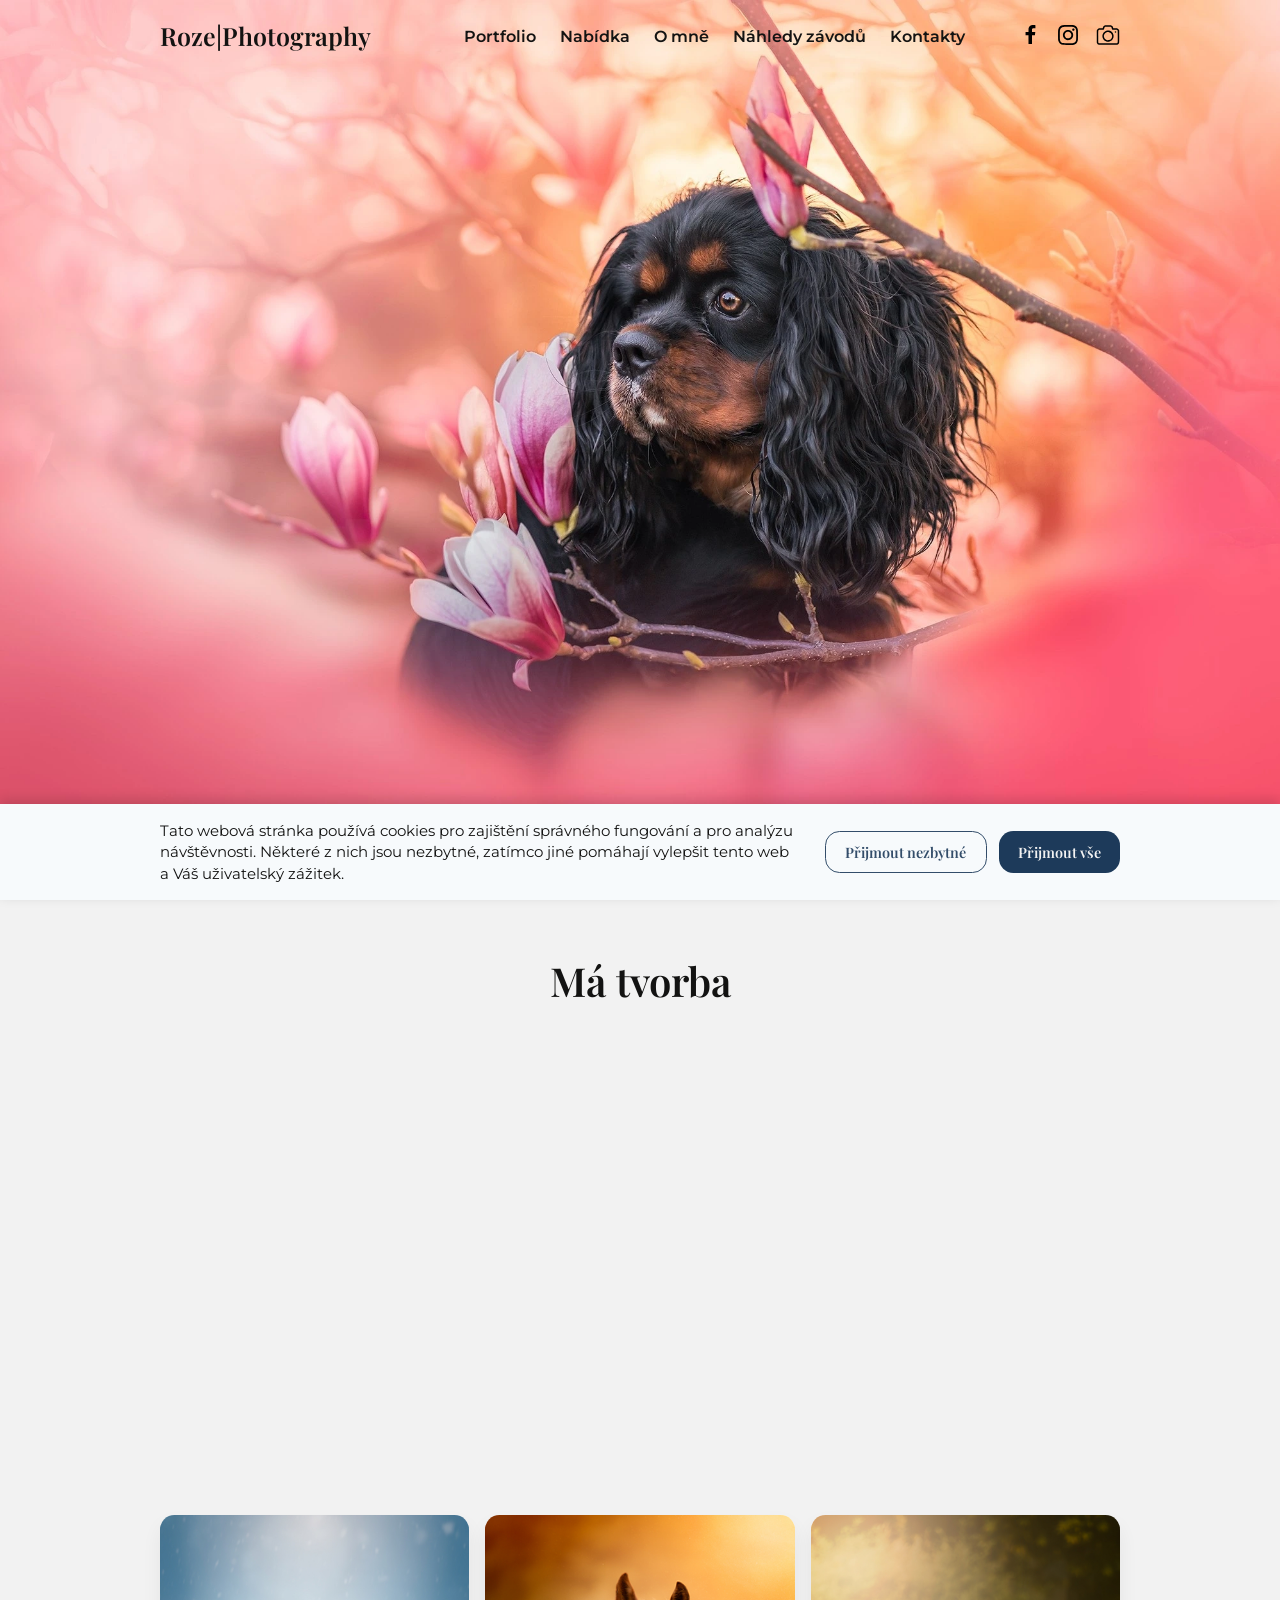
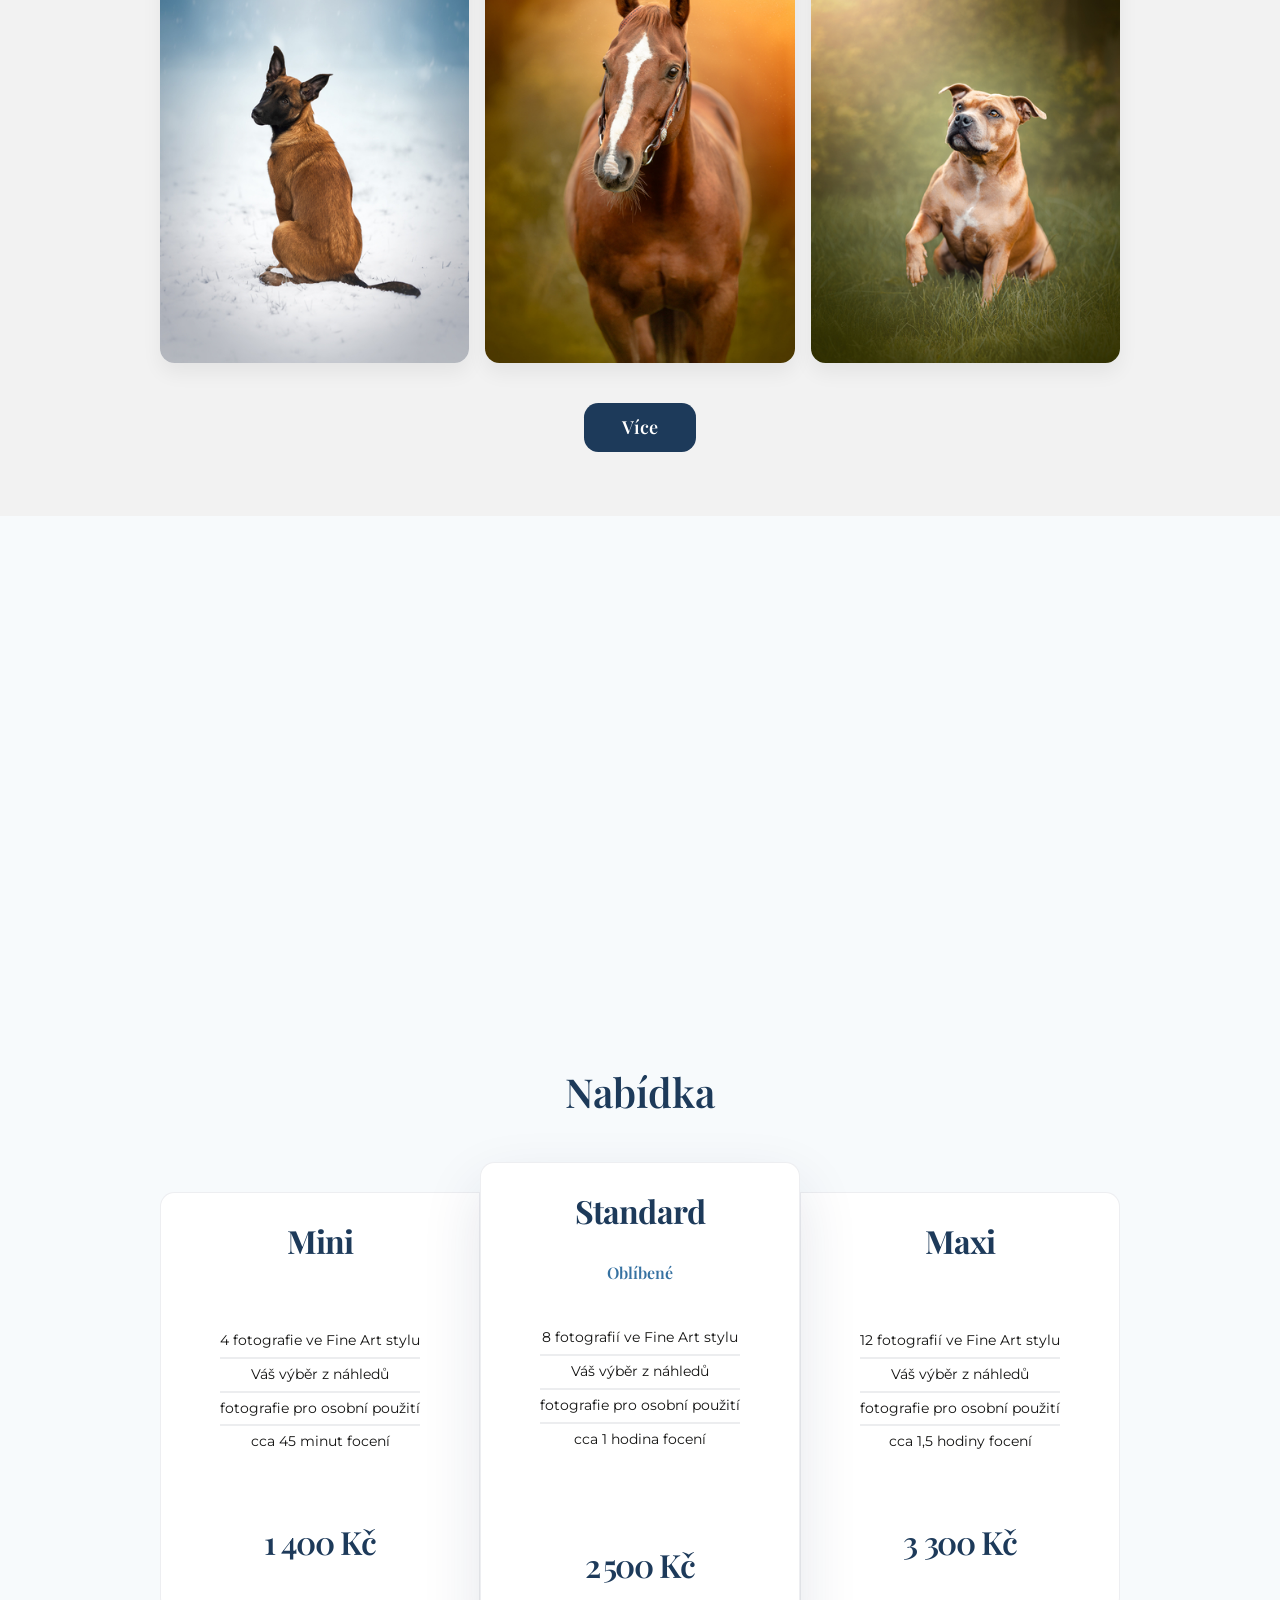
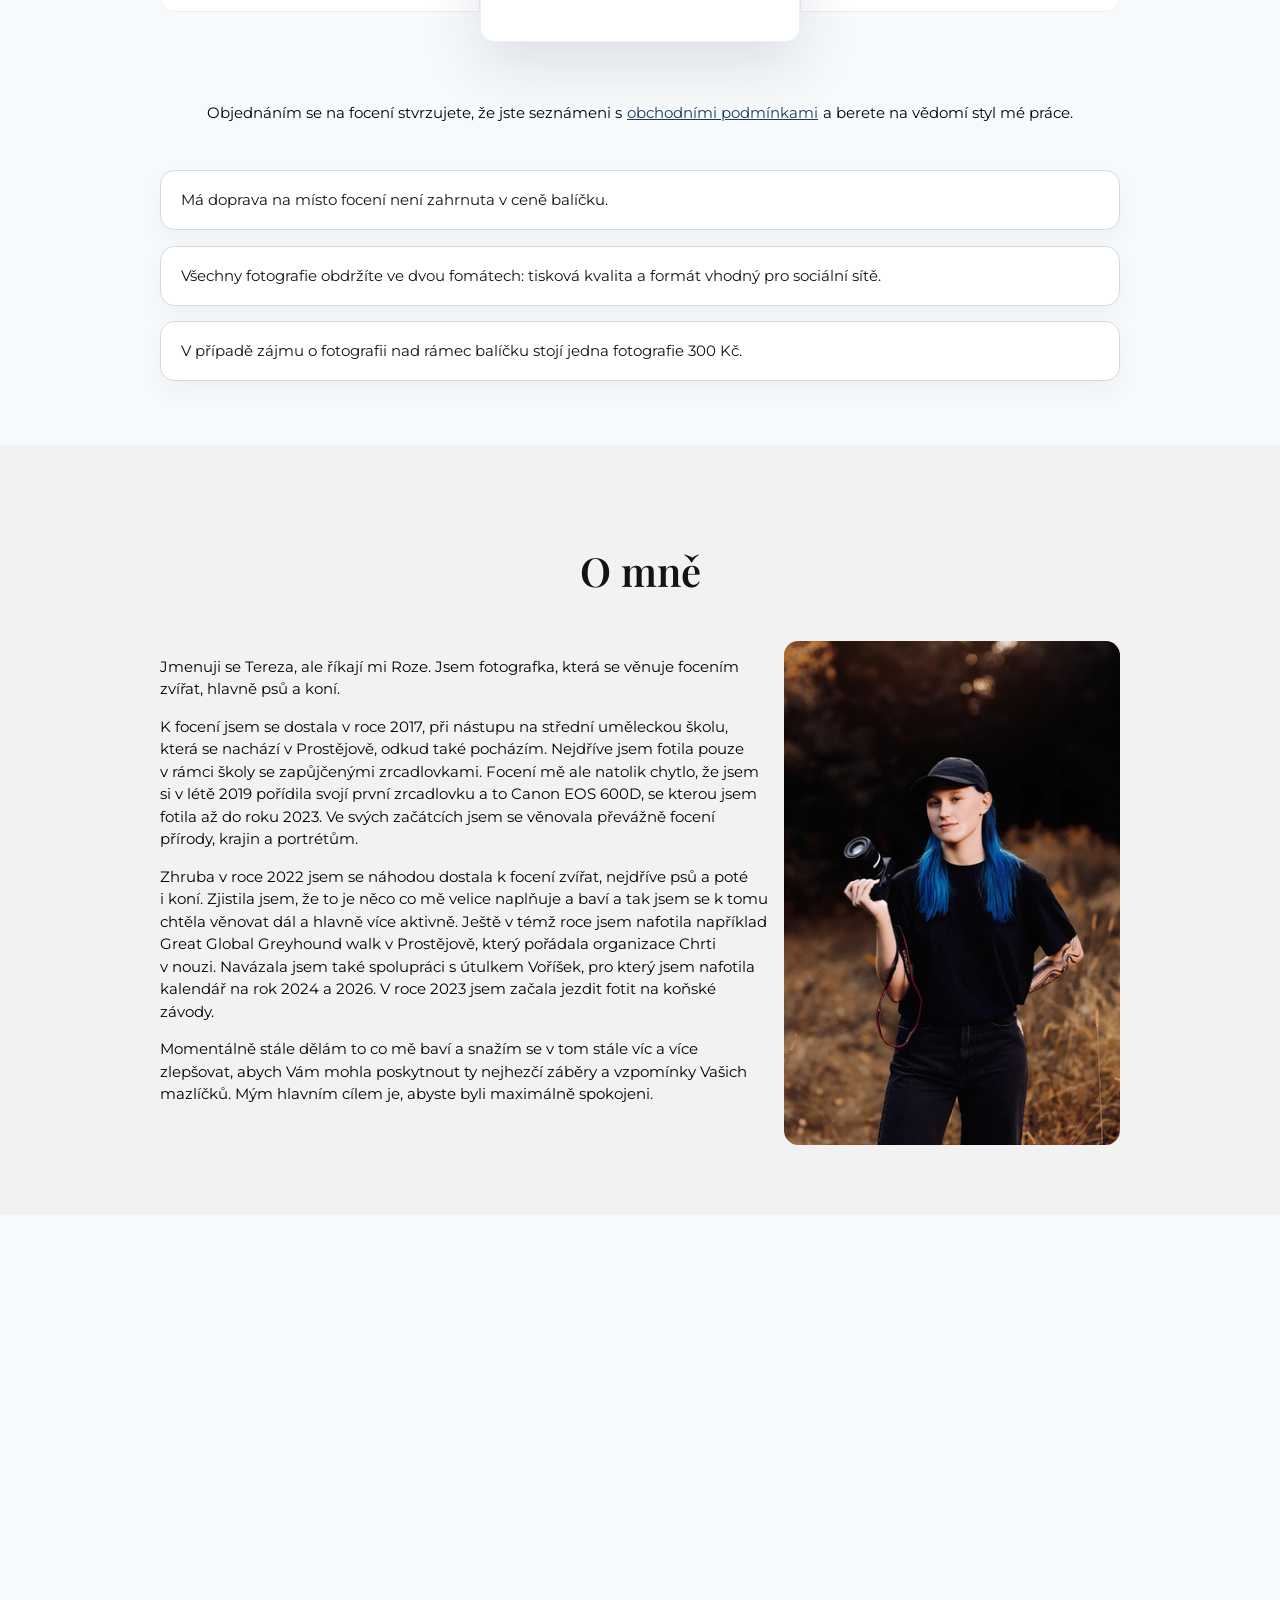
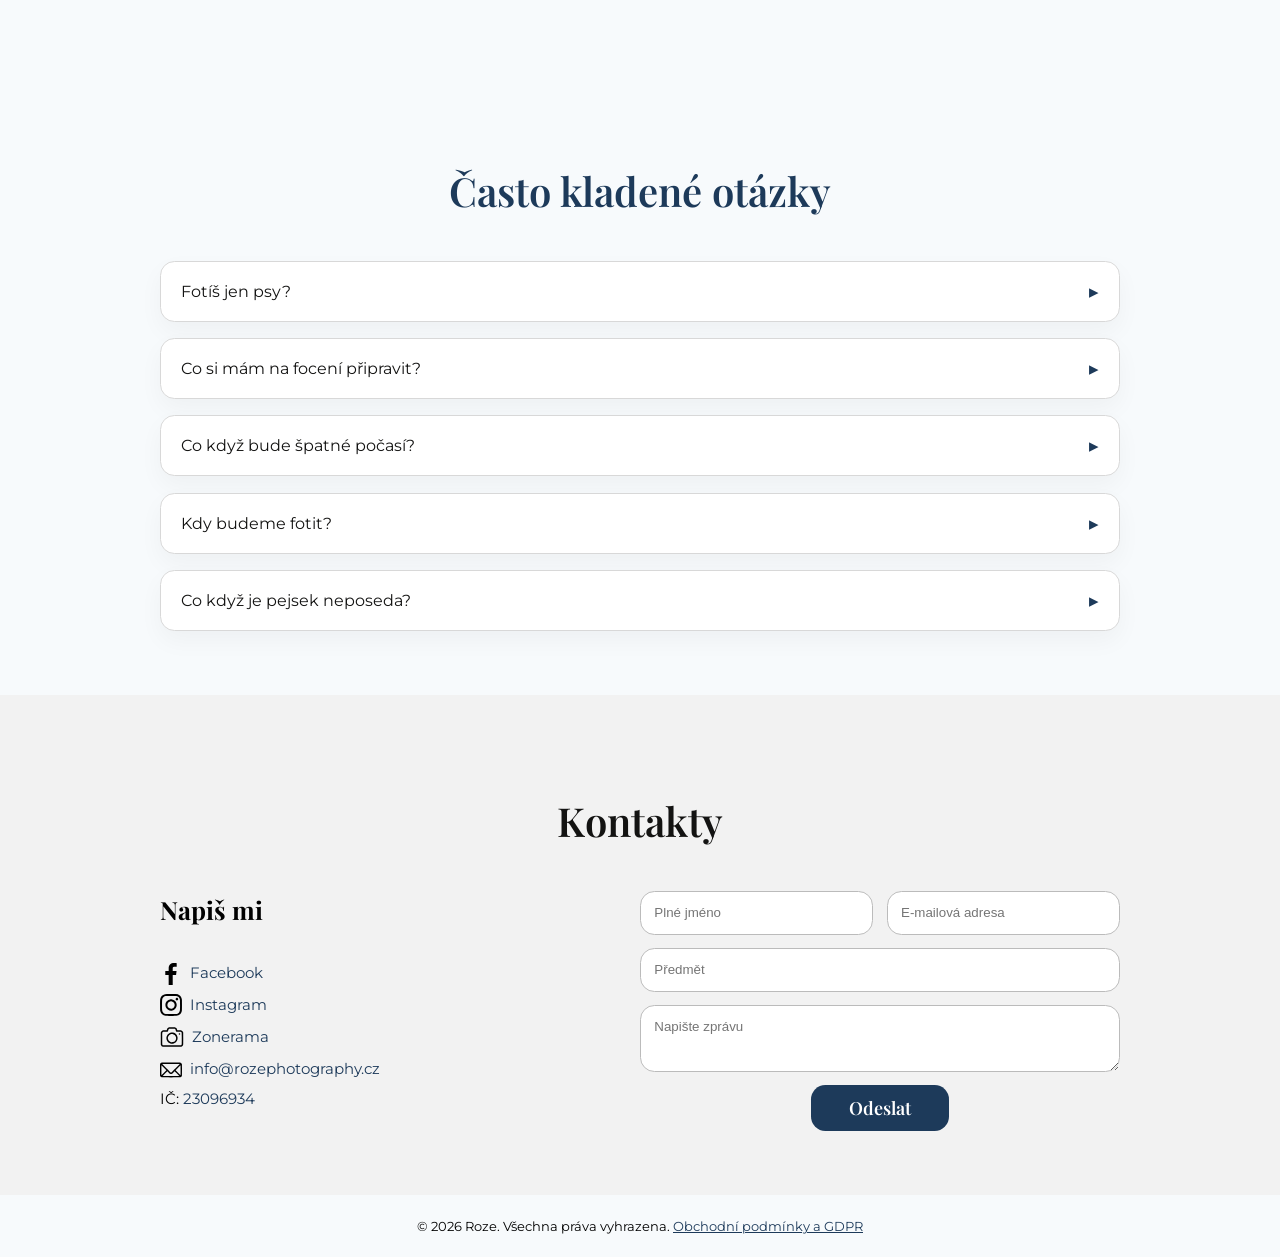
==== commit f18d525f: "přidano 404" ====
--- a/index.html
+++ b/index.html
@@ -8,7 +8,8 @@
     <meta name="description"
         content="Fotografka zvířat v Prostějově. Specializuji se na portréty, zejména psů a koní. Zachytím jedinečnou osobnost vašeho mazlíčka.">
     <meta property="og:title" content="Roze Photography">
-    <meta property="og:description" content="Fotografka zvířat v Prostějově. Specializuji se na portréty, zejména psů a koní.">
+    <meta property="og:description"
+        content="Fotografka zvířat v Prostějově. Specializuji se na portréty, zejména psů a koní.">
     <meta property="og:image" content="https://rozephotography.cz/assets/pictures/uvodni/uvodka.webp">
 
     <link rel="stylesheet" href="main.css">
@@ -18,48 +19,52 @@
     <link rel="preconnect" href="https://fonts.gstatic.com" crossorigin>
 
     <!-- Asynchronní načtení Google Fonts bez blokování renderu -->
-    <link rel="stylesheet" href="https://fonts.googleapis.com/css2?family=Playfair+Display:wght@500;600&family=Montserrat:ital,wght@0,100..900;1,100..900&display=swap" media="print" onload="this.media='all'">
+    <link rel="stylesheet"
+        href="https://fonts.googleapis.com/css2?family=Playfair+Display:wght@500;600&family=Montserrat:ital,wght@0,100..900;1,100..900&display=swap"
+        media="print" onload="this.media='all'">
     <noscript>
-        <link rel="stylesheet" href="https://fonts.googleapis.com/css2?family=Playfair+Display:wght@500;600&family=Montserrat:ital,wght@0,100..900;1,100..900&display=swap">
+        <link rel="stylesheet"
+            href="https://fonts.googleapis.com/css2?family=Playfair+Display:wght@500;600&family=Montserrat:ital,wght@0,100..900;1,100..900&display=swap">
     </noscript>
-    
+
     <link rel="preload" href="assets/pictures/uvodni/uvodka.webp" as="image" fetchpriority="high">
 
     <link href="https://fonts.googleapis.com/css2?family=Playfair+Display:wght@500;600&display=swap" rel="stylesheet">
-    <link href="https://fonts.googleapis.com/css2?family=Montserrat:ital,wght@0,100..900;1,100..900&display=swap" rel="stylesheet">
+    <link href="https://fonts.googleapis.com/css2?family=Montserrat:ital,wght@0,100..900;1,100..900&display=swap"
+        rel="stylesheet">
     <link rel="apple-touch-icon" sizes="180x180" href="assets/favicon_io/apple-touch-icon.png">
     <link rel="icon" type="image/png" sizes="48x48" href="assets/favicon_io/favicon-48x48.png">
     <link rel="icon" type="image/png" sizes="32x32" href="assets/favicon_io/favicon-32x32.png">
     <link rel="icon" type="image/png" sizes="16x16" href="assets/favicon_io/favicon-16x16.png">
 
     <script>
-    window.dataLayer = window.dataLayer || [];
-    function gtag(){dataLayer.push(arguments);}
-
-    // 1. Načtení uložení z localStorage
-    var savedAnalyticsConsent = localStorage.getItem('analytics_consent');
-
-    // 2. Určení výchozího stavu:
-    // Pokud uživatel v minulosti udělil souhlas ('granted'), nastavíme ho.
-    // Pokud nesouhlasil nebo ještě nevolil (null), výchozí stav bude 'denied'.
-    var defaultStatus = (savedAnalyticsConsent === 'granted') ? 'granted' : 'denied';
-
-    // 3. Nastavení výchozího (default) Consent Mode
-    gtag('consent', 'default', {
-        'analytics_storage': defaultStatus,
-        'wait_for_update': 500
-    });
+        window.dataLayer = window.dataLayer || [];
+        function gtag() { dataLayer.push(arguments); }
+
+        // 1. Načtení uložení z localStorage
+        var savedAnalyticsConsent = localStorage.getItem('analytics_consent');
+
+        // 2. Určení výchozího stavu:
+        // Pokud uživatel v minulosti udělil souhlas ('granted'), nastavíme ho.
+        // Pokud nesouhlasil nebo ještě nevolil (null), výchozí stav bude 'denied'.
+        var defaultStatus = (savedAnalyticsConsent === 'granted') ? 'granted' : 'denied';
+
+        // 3. Nastavení výchozího (default) Consent Mode
+        gtag('consent', 'default', {
+            'analytics_storage': defaultStatus,
+            'wait_for_update': 500
+        });
     </script>
 
     <!-- Následuje standardní Google Analytics / GTM -->
     <!-- Google tag (gtag.js) -->
     <script async src="https://www.googletagmanager.com/gtag/js?id=G-VXYXXCQDZ6"></script>
     <script>
-    window.dataLayer = window.dataLayer || [];
-    function gtag(){dataLayer.push(arguments);}
-    gtag('js', new Date());
-
-    gtag('config', 'G-VXYXXCQDZ6');
+        window.dataLayer = window.dataLayer || [];
+        function gtag() { dataLayer.push(arguments); }
+        gtag('js', new Date());
+
+        gtag('config', 'G-VXYXXCQDZ6');
     </script>
 
 </head>
@@ -85,8 +90,7 @@
                 </nav>
                 <nav class="social">
                     <a class="social__item primary-text-color" href="https://www.facebook.com/roze.raw" target="_blank">
-                        <img src="assets/icons/brands/facebook.svg" alt="Facebook"
-                            style=" width:19px; height:19px;">
+                        <img src="assets/icons/brands/facebook.svg" alt="Facebook" style=" width:19px; height:19px;">
                     </a>
                     <a class="social__item primary-text-color" href="https://www.instagram.com/roze.raw/"
                         target="_blank">
@@ -111,28 +115,35 @@
                 <h2 class="section__title">Má tvorba</h2>
                 <div class="portfolio__selection">
                     <div class="portfolio__item">
-                        <img src="assets/thumbs/portfolio/portfolio5.jpg" data-full="assets/pictures/portfolio/portfolio5.jpg"
-                            alt="Fine Art portrét psa v lese - Roze Photography Prostějov" data-caption="Bella" loading="lazy">
-                    </div>
-                    <div class="portfolio__item">
-                        <img src="assets/thumbs/portfolio/portfolio2.jpg" data-full="assets/pictures/portfolio/portfolio2.jpg" alt="Atmosférické focení psů na louce"
+                        <img src="assets/thumbs/portfolio/portfolio5.jpg"
+                            data-full="assets/pictures/portfolio/portfolio5.jpg"
+                            alt="Fine Art portrét psa v lese - Roze Photography Prostějov" data-caption="Bella"
+                            loading="lazy">
+                    </div>
+                    <div class="portfolio__item">
+                        <img src="assets/thumbs/portfolio/portfolio2.jpg"
+                            data-full="assets/pictures/portfolio/portfolio2.jpg" alt="Atmosférické focení psů na louce"
                             data-caption="Lemy" loading="lazy">
                     </div>
                     <div class="portfolio__item">
-                        <img src="assets/thumbs/portfolio/portfolio3.jpg" data-full="assets/pictures/portfolio/portfolio3.jpg" alt="Detailní portrét psa - fotograf zvířat"
-                            data-caption="Ryja" loading="lazy">
-                    </div>
-                    <div class="portfolio__item">
-                        <img src="assets/thumbs/portfolio/portfolio1.jpg" data-full="assets/pictures/portfolio/portfolio1.jpg" alt="Profesionální fotografie psa v pohybu"
-                            data-caption="Cairo" loading="lazy">
-                    </div>
-                    <div class="portfolio__item">
-                        <img src="assets/thumbs/portfolio/portfolio4.jpg" data-full="assets/pictures/portfolio/portfolio4.jpg" alt="Focení psů v přírodě Prostějov"
+                        <img src="assets/thumbs/portfolio/portfolio3.jpg"
+                            data-full="assets/pictures/portfolio/portfolio3.jpg"
+                            alt="Detailní portrét psa - fotograf zvířat" data-caption="Ryja" loading="lazy">
+                    </div>
+                    <div class="portfolio__item">
+                        <img src="assets/thumbs/portfolio/portfolio1.jpg"
+                            data-full="assets/pictures/portfolio/portfolio1.jpg"
+                            alt="Profesionální fotografie psa v pohybu" data-caption="Cairo" loading="lazy">
+                    </div>
+                    <div class="portfolio__item">
+                        <img src="assets/thumbs/portfolio/portfolio4.jpg"
+                            data-full="assets/pictures/portfolio/portfolio4.jpg" alt="Focení psů v přírodě Prostějov"
                             data-caption="Bisquit" loading="lazy">
                     </div>
                     <div class="portfolio__item">
-                        <img src="assets/thumbs/portfolio/portfolio6.jpg" data-full="assets/pictures/portfolio/portfolio6.jpg" alt="Umělecká fotografie psa - Fine Art styl"
-                            data-caption="Satana" loading="lazy">
+                        <img src="assets/thumbs/portfolio/portfolio6.jpg"
+                            data-full="assets/pictures/portfolio/portfolio6.jpg"
+                            alt="Umělecká fotografie psa - Fine Art styl" data-caption="Satana" loading="lazy">
                     </div>
                 </div>
 
@@ -196,7 +207,8 @@
                     Objednáním se na focení
                     stvrzujete,
                     že jste
-                    seznámeni s <a class="secondary-text-color" href="obchodni-podminky.html">obchodními podmínkami</a> a
+                    seznámeni s <a class="secondary-text-color" href="obchodni-podminky.html">obchodními podmínkami</a>
+                    a
                     berete
                     na
                     vědomí styl mé práce.</p>
@@ -209,7 +221,8 @@
                 </div>
 
                 <details class="faq__item" style="margin-bottom: 1em;">
-                    <summary style="font-size:15px" class="faq__question text-mont-400">Všechny fotografie obdržíte ve dvou fomátech: tisková kvalita a formát vhodný pro sociální sítě.</summary>
+                    <summary style="font-size:15px" class="faq__question text-mont-400">Všechny fotografie obdržíte ve
+                        dvou fomátech: tisková kvalita a formát vhodný pro sociální sítě.</summary>
                 </details>
 
                 <details class="faq__item">
@@ -227,10 +240,12 @@
                 <h2 class="section__title">O mně</h2>
                 <div class="flex">
                     <div class="flex__item text-mont-400" style="font-size:15px">
-                        <p>Jmenuji se Tereza, ale říkají mi Roze. Jsem fotografka, která se věnuje focením zvířat, hlavně
+                        <p>Jmenuji se Tereza, ale říkají mi Roze. Jsem fotografka, která se věnuje focením zvířat,
+                            hlavně
                             psů a
                             koní.</p>
-                        <p>K&nbsp;focení jsem se dostala v&nbsp;roce 2017, při nástupu na střední uměleckou školu, která se
+                        <p>K&nbsp;focení jsem se dostala v&nbsp;roce 2017, při nástupu na střední uměleckou školu, která
+                            se
                             nachází
                             v&nbsp;Prostějově, odkud také pocházím. Nejdříve jsem fotila pouze v&nbsp;rámci školy se
                             zapůjčenými
@@ -238,7 +253,8 @@
                             Focení mě ale natolik chytlo, že jsem si v&nbsp;létě 2019 pořídila svojí první zrcadlovku
                             a&nbsp;to
                             Canon EOS 600D, se
-                            kterou jsem fotila až do roku 2023. Ve svých začátcích jsem se věnovala převážně focení přírody,
+                            kterou jsem fotila až do roku 2023. Ve svých začátcích jsem se věnovala převážně focení
+                            přírody,
                             krajin
                             a&nbsp;portrétům.</p>
                         <p>Zhruba v&nbsp;roce 2022 jsem se&nbsp;náhodou dostala k&nbsp;focení zvířat, nejdříve psů
@@ -250,9 +266,11 @@
                             a&nbsp;hlavně více aktivně. Ještě v&nbsp;témž roce jsem nafotila například Great Global
                             Greyhound
                             walk
-                            v&nbsp;Prostějově, který pořádala organizace Chrti v&nbsp;nouzi. Navázala jsem také spolupráci
+                            v&nbsp;Prostějově, který pořádala organizace Chrti v&nbsp;nouzi. Navázala jsem také
+                            spolupráci
                             s&nbsp;útulkem Voříšek,
-                            pro který jsem nafotila kalendář na&nbsp;rok 2024 a 2026. V&nbsp;roce 2023 jsem začala jezdit
+                            pro který jsem nafotila kalendář na&nbsp;rok 2024 a 2026. V&nbsp;roce 2023 jsem začala
+                            jezdit
                             fotit
                             na&nbsp;koňské
                             závody.</p>
@@ -331,8 +349,8 @@
                                 target="_blank">
                                 <img src="assets/icons/brands/instagram.svg" alt="Instagram" width="22">Instagram
                             </a>
-                            <a class="flex__touch--item flex__touch--right" href="https://eu.zonerama.com/rozeraw/1591225"
-                                target="_blank">
+                            <a class="flex__touch--item flex__touch--right"
+                                href="https://eu.zonerama.com/rozeraw/1591225" target="_blank">
                                 <img src="assets/icons/brands/camera.svg" alt="Zonerama" width="24">Zonerama
                             </a>
                             <a class="flex__touch--item flex__touch--right" href="mailto:info@rozephotography.cz">
@@ -368,7 +386,7 @@
                 </div>
             </div>
         </section>
-        
+
     </main>
 
     <footer>
@@ -391,10 +409,11 @@
 
     <div id="cookie-banner" class="cookie-banner" style="display: none;">
         <div class="cookie-content">
-            <p>Tato webová stránka používá cookies pro zajištění správného fungování a pro analýzu návštěvnosti. Některé z nich jsou nezbytné, zatímco jiné pomáhají vylepšit tento web a Váš uživatelský zážitek.</p>
+            <p>Tato webová stránka používá cookies pro zajištění správného fungování a pro analýzu návštěvnosti. Některé
+                z nich jsou nezbytné, zatímco jiné pomáhají vylepšit tento web a Váš uživatelský zážitek.</p>
             <div class="cookie-buttons">
-            <button id="btn-reject-analytics" class="btn btn-reject">Přijmout nezbytné</button>
-            <button id="btn-accept-analytics" class="btn btn-accept">Přijmout vše</button>
+                <button id="btn-reject-analytics" class="btn btn-reject">Přijmout nezbytné</button>
+                <button id="btn-accept-analytics" class="btn btn-accept">Přijmout vše</button>
             </div>
         </div>
     </div>
--- a/main.css
+++ b/main.css
@@ -14,8 +14,10 @@
     overflow-y: auto;
 }
 
-html, body {
-    overflow-x: hidden; /* Zakáže jakékoliv posouvání do stran */
+html,
+body {
+    overflow-x: hidden;
+    /* Zakáže jakékoliv posouvání do stran */
     max-width: 100%;
 }
 
@@ -80,8 +82,8 @@
     position: fixed;
     top: 0;
     left: 0;
-    width: 100%; 
-    max-width: 100vw; 
+    width: 100%;
+    max-width: 100vw;
     background-color: rgba(255, 255, 255, 0);
     z-index: 1000;
     height: 70px;
@@ -104,7 +106,8 @@
     background-color: var(--bg-color-primary)
 }
 
-section {
+section,
+.error-page {
     padding-top: 6em;
     padding-bottom: 4em;
 }
@@ -135,11 +138,14 @@
     height: 95vh;
 }
 
-.portfolio-divider-scnd { 
-    background-image: url('assets/pictures/prechody/psi_26.jpg')}
-
-@media (max-width:720px){
-    .portfolio-divider-scnd { background-image: url('assets/pictures/prechody/psi_27.jpg');}
+.portfolio-divider-scnd {
+    background-image: url('assets/pictures/prechody/psi_26.jpg')
+}
+
+@media (max-width:720px) {
+    .portfolio-divider-scnd {
+        background-image: url('assets/pictures/prechody/psi_27.jpg');
+    }
 }
 
 @keyframes hero-title-rise {
@@ -418,19 +424,19 @@
 }
 
 @media (max-width: 560px) {
-    .first{
+    .first {
         height: 26vh;
         min-height: 26vh;
         background-position: 59% 30%;
     }
 
-    .scnd{
+    .scnd {
         height: 26vh;
         min-height: 26vh;
         background-position: 58% center;
     }
 
-    .port{
+    .port {
         height: 26vh;
         min-height: 26vh;
         background-position: 53% 50%;
@@ -639,7 +645,7 @@
     transition: transform 0.3s, opacity 0.3s;
     position: relative;
     padding: 12px 0;
-    background-clip: content-box; 
+    background-clip: content-box;
     box-sizing: content-box;
 }
 
@@ -711,7 +717,7 @@
 /* social icons */
 .social {
     display: flex;
-    gap:2px;
+    gap: 2px;
     align-items: center
 }
 
@@ -720,7 +726,7 @@
     align-items: center;
     justify-content: center;
     text-decoration: none;
-    padding:8px;
+    padding: 8px;
 }
 
 .social__item img {
@@ -1123,47 +1129,48 @@
 
 @media (max-width:1444px) {
 
-        .photo-lightbox__content {
-        max-height: calc(100vh - 120px); /* Ponechá prostor dole pro šipky */
-        }
-
-        .photo-lightbox__image {
-            max-height: calc(100vh - 160px);
-            object-fit: contain;
-        }
-
-        /* Přemístění šipek dolů pod obrázek */
-        .photo-lightbox__nav {
-            position: absolute;
-            top: auto;
-            bottom: 15px;
-            transform: none;
-            z-index: 1010;
-            background: rgba(255, 255, 255, 0.12);
-            color: #fff;
-            font-size: 1.4rem;
-            border: none;
-            border-radius: 999px;
-            padding: 0;
-
-        }
-
-        .photo-lightbox__nav--prev {
-            left: 25%;
-        }
-
-        .photo-lightbox__nav--next {
-            right: 25%;
-        }
-
-        /* Tlačítko zavření zůstane vpravo nahoře */
-        .photo-lightbox__close {
-            position: absolute;
-            top: 15px;
-            right: 15px;
-            z-index: 1010;
-        }
-    }
+    .photo-lightbox__content {
+        max-height: calc(100vh - 120px);
+        /* Ponechá prostor dole pro šipky */
+    }
+
+    .photo-lightbox__image {
+        max-height: calc(100vh - 160px);
+        object-fit: contain;
+    }
+
+    /* Přemístění šipek dolů pod obrázek */
+    .photo-lightbox__nav {
+        position: absolute;
+        top: auto;
+        bottom: 15px;
+        transform: none;
+        z-index: 1010;
+        background: rgba(255, 255, 255, 0.12);
+        color: #fff;
+        font-size: 1.4rem;
+        border: none;
+        border-radius: 999px;
+        padding: 0;
+
+    }
+
+    .photo-lightbox__nav--prev {
+        left: 25%;
+    }
+
+    .photo-lightbox__nav--next {
+        right: 25%;
+    }
+
+    /* Tlačítko zavření zůstane vpravo nahoře */
+    .photo-lightbox__close {
+        position: absolute;
+        top: 15px;
+        right: 15px;
+        z-index: 1010;
+    }
+}
 
 #portfolio img,
 #omne img {
@@ -1298,8 +1305,7 @@
 }
 
 .portfolio__more-link a,
-.portfolio__more-link button
- {
+.portfolio__more-link button {
     display: inline-block;
     padding: 0.7rem 2.4rem;
     font-size: 18px;
@@ -1329,8 +1335,7 @@
 }
 
 .portfolio__more-link a:hover,
-.portfolio__more-link button:hover
- {
+.portfolio__more-link button:hover {
     background: #254a71;
 }
 
@@ -1398,74 +1403,73 @@
 }
 
 .cookie-banner {
-  position: fixed;
-  bottom: 0;
-  left: 0;
-  width: 100%;
-  background-color: var(--bg-color-secondary);
-  color: var(--text-color-primary);
-  padding: 1rem;
-  box-shadow: 0 -4px 12px rgba(0, 0, 0, 0.15);
-  z-index: 9999;
-  box-sizing: border-box;
+    position: fixed;
+    bottom: 0;
+    left: 0;
+    width: 100%;
+    background-color: var(--bg-color-secondary);
+    color: var(--text-color-primary);
+    padding: 1rem;
+    box-shadow: 0 -4px 12px rgba(0, 0, 0, 0.15);
+    z-index: 9999;
+    box-sizing: border-box;
 }
 
 .cookie-content {
-  max-width: 960px;
-  margin: 0 auto;
-  display: flex;
-  align-items: center;
-  justify-content: space-between;
-  gap: 1.5rem;
-  flex-wrap: wrap;
+    max-width: 960px;
+    margin: 0 auto;
+    display: flex;
+    align-items: center;
+    justify-content: space-between;
+    gap: 1.5rem;
+    flex-wrap: wrap;
 }
 
 .cookie-content p {
-  margin: 0;
-  font-family: "Montserrat", sans-serif;
-  font-weight: 400;
-  font-size: 0.95rem;
-  line-height: 1.4;
-  flex: 1 1 300px;
+    margin: 0;
+    font-family: "Montserrat", sans-serif;
+    font-weight: 400;
+    font-size: 0.95rem;
+    line-height: 1.4;
+    flex: 1 1 300px;
 }
 
 .cookie-buttons {
-  display: flex;
-  gap: 0.75rem;
+    display: flex;
+    gap: 0.75rem;
 }
 
 .btn {
-  font-family: "Playfair Display", serif;
-  font-weight: 400;
-  border: none;
-  padding: 0.6rem 1.2rem;
-  border-radius: 0.9rem;
-  cursor: pointer;
-  font-size: 0.9rem;
-  font-weight: 600;
-  transition: opacity 0.2s ease, transform 0.1s ease;
+    font-family: "Playfair Display", serif;
+    font-weight: 400;
+    border: none;
+    padding: 0.6rem 1.2rem;
+    border-radius: 0.9rem;
+    cursor: pointer;
+    font-size: 0.9rem;
+    font-weight: 600;
+    transition: opacity 0.2s ease, transform 0.1s ease;
 }
 
 .btn:hover {
-  opacity: 0.9;
+    opacity: 0.9;
 }
 
 .btn:active {
-  transform: scale(0.98);
+    transform: scale(0.98);
 }
 
 .btn-accept {
-  background-color: var(--bg-color-tertiary);
-  color: var(--bg-color-primary);
+    background-color: var(--bg-color-tertiary);
+    color: var(--bg-color-primary);
 }
 
 .btn-reject {
-  background-color: var(--bg-color-secondary);
-  color: var(--text-color-secondary);
-  border: 0.5px solid var(--bg-color-tertiary);
-  opacity: 0.9;
-}
-
+    background-color: var(--bg-color-secondary);
+    color: var(--text-color-secondary);
+    border: 0.5px solid var(--bg-color-tertiary);
+    opacity: 0.9;
+}
 
 @media (max-width: 820px) {
 
@@ -1484,7 +1488,7 @@
         justify-content: center;
         text-align: center;
         width: 100%;
-        gap:7.5px;
+        gap: 7.5px;
     }
 
     .nabidka__cards .package--left {
@@ -1505,28 +1509,28 @@
     }
 
     .package.is-visible {
-    animation: none;
-}
-
-    .flex{
-            flex-direction: column;
-        }
-
-    .flex__item-left{
-            display: flex;
-            align-items: center;
-            justify-content: center;
-        }
+        animation: none;
+    }
+
+    .flex {
+        flex-direction: column;
+    }
+
+    .flex__item-left {
+        display: flex;
+        align-items: center;
+        justify-content: center;
+    }
 
     .upper_form {
-            margin-top: 2em;
-            display: block;
-            margin-right:0;
-        }
+        margin-top: 2em;
+        display: block;
+        margin-right: 0;
+    }
 
     .portfolio {
-            background-position: 40% 73%;
-        }
+        background-position: 40% 73%;
+    }
 
 
 }
@@ -1537,6 +1541,7 @@
     .portfolio-gallery-grid {
         column-count: 1;
     }
+
     .cookie-buttons {
         display: flex;
         gap: 0.75rem;
@@ -1561,7 +1566,7 @@
         .portfolio-gallery-grid {
             grid-template-columns: 1fr;
         }
-        
+
     }
 
     /* responzivní */
@@ -1678,6 +1683,7 @@
         .inside_flex__item:last-child {
             padding-top: 2em;
         }
+
         .inside_flex__item:first-child {
             padding-top: 2em;
         }
@@ -1765,5 +1771,12 @@
             flex-direction: column;
             font-size: 6px;
         }
+
+        .error {
+            display: flex;
+            flex-direction: column;
+            justify-content: center;
+            align-items: center;
+        }
     }
 }
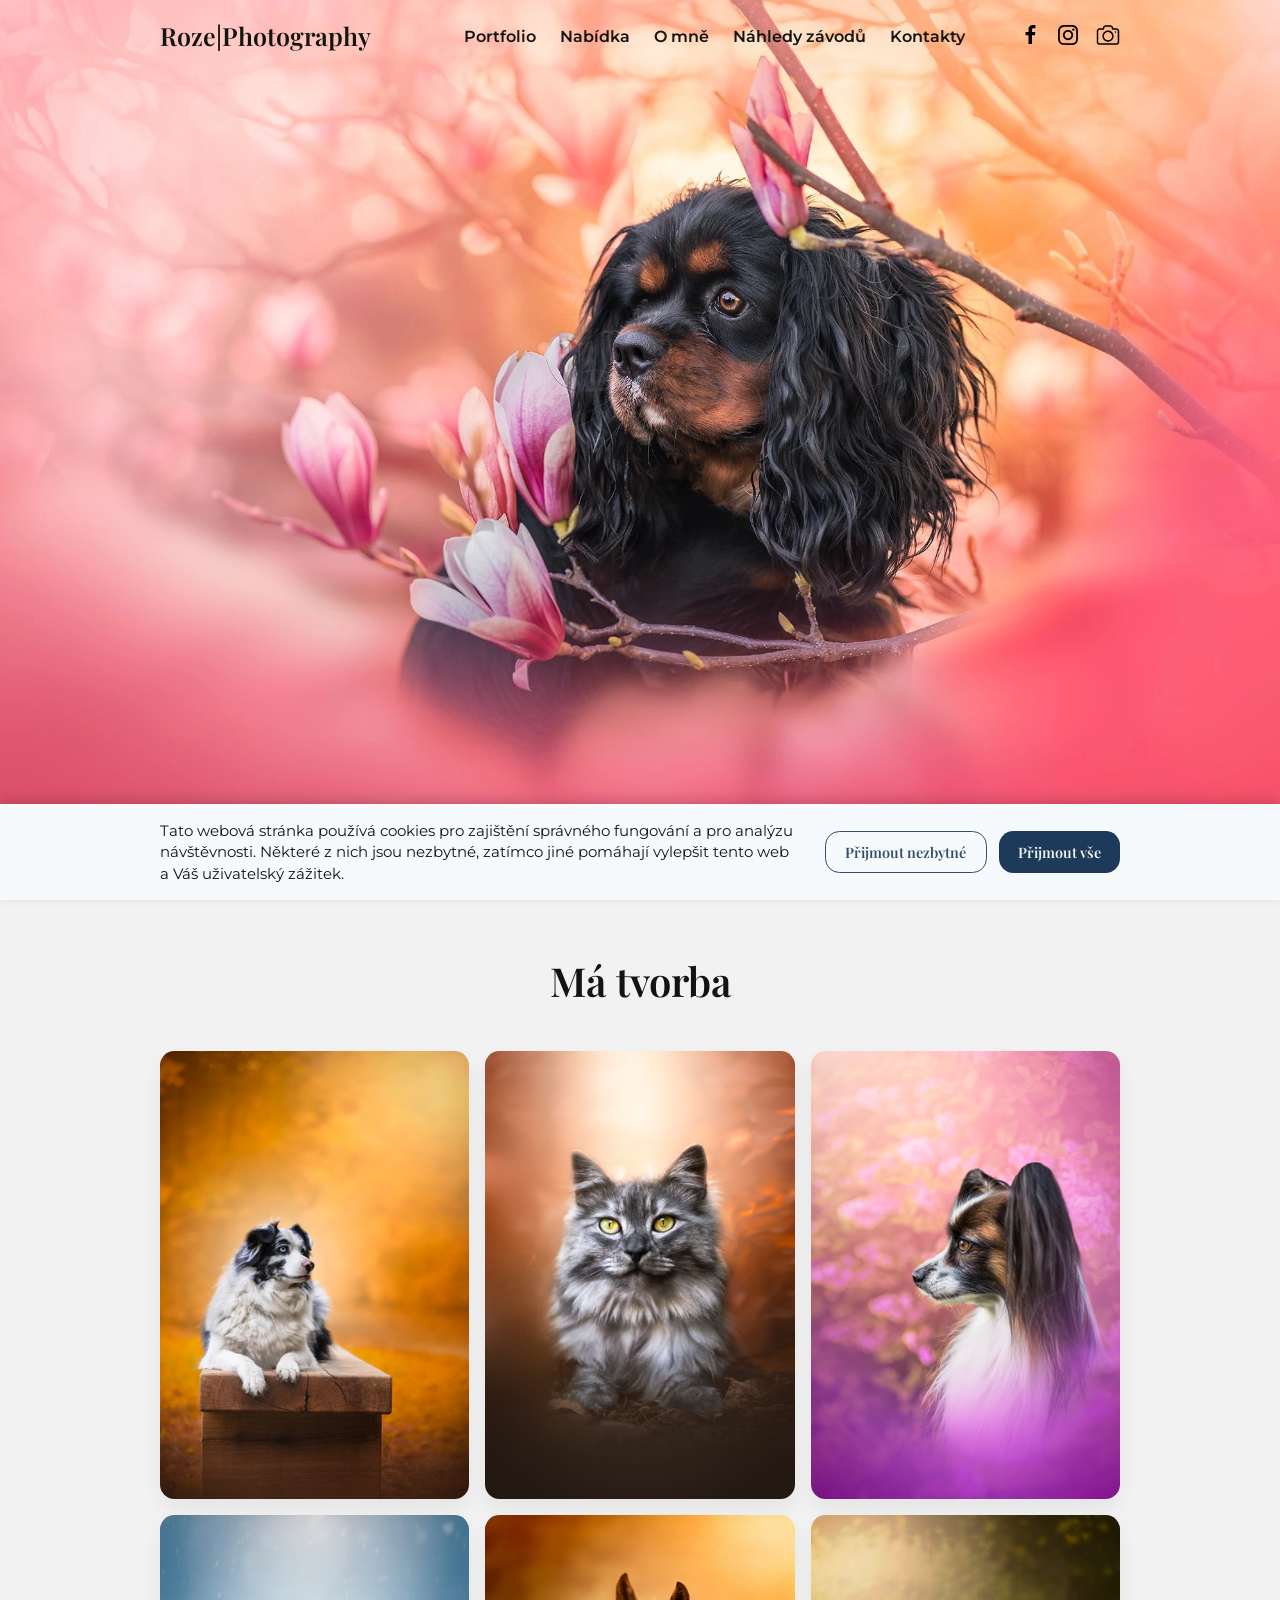
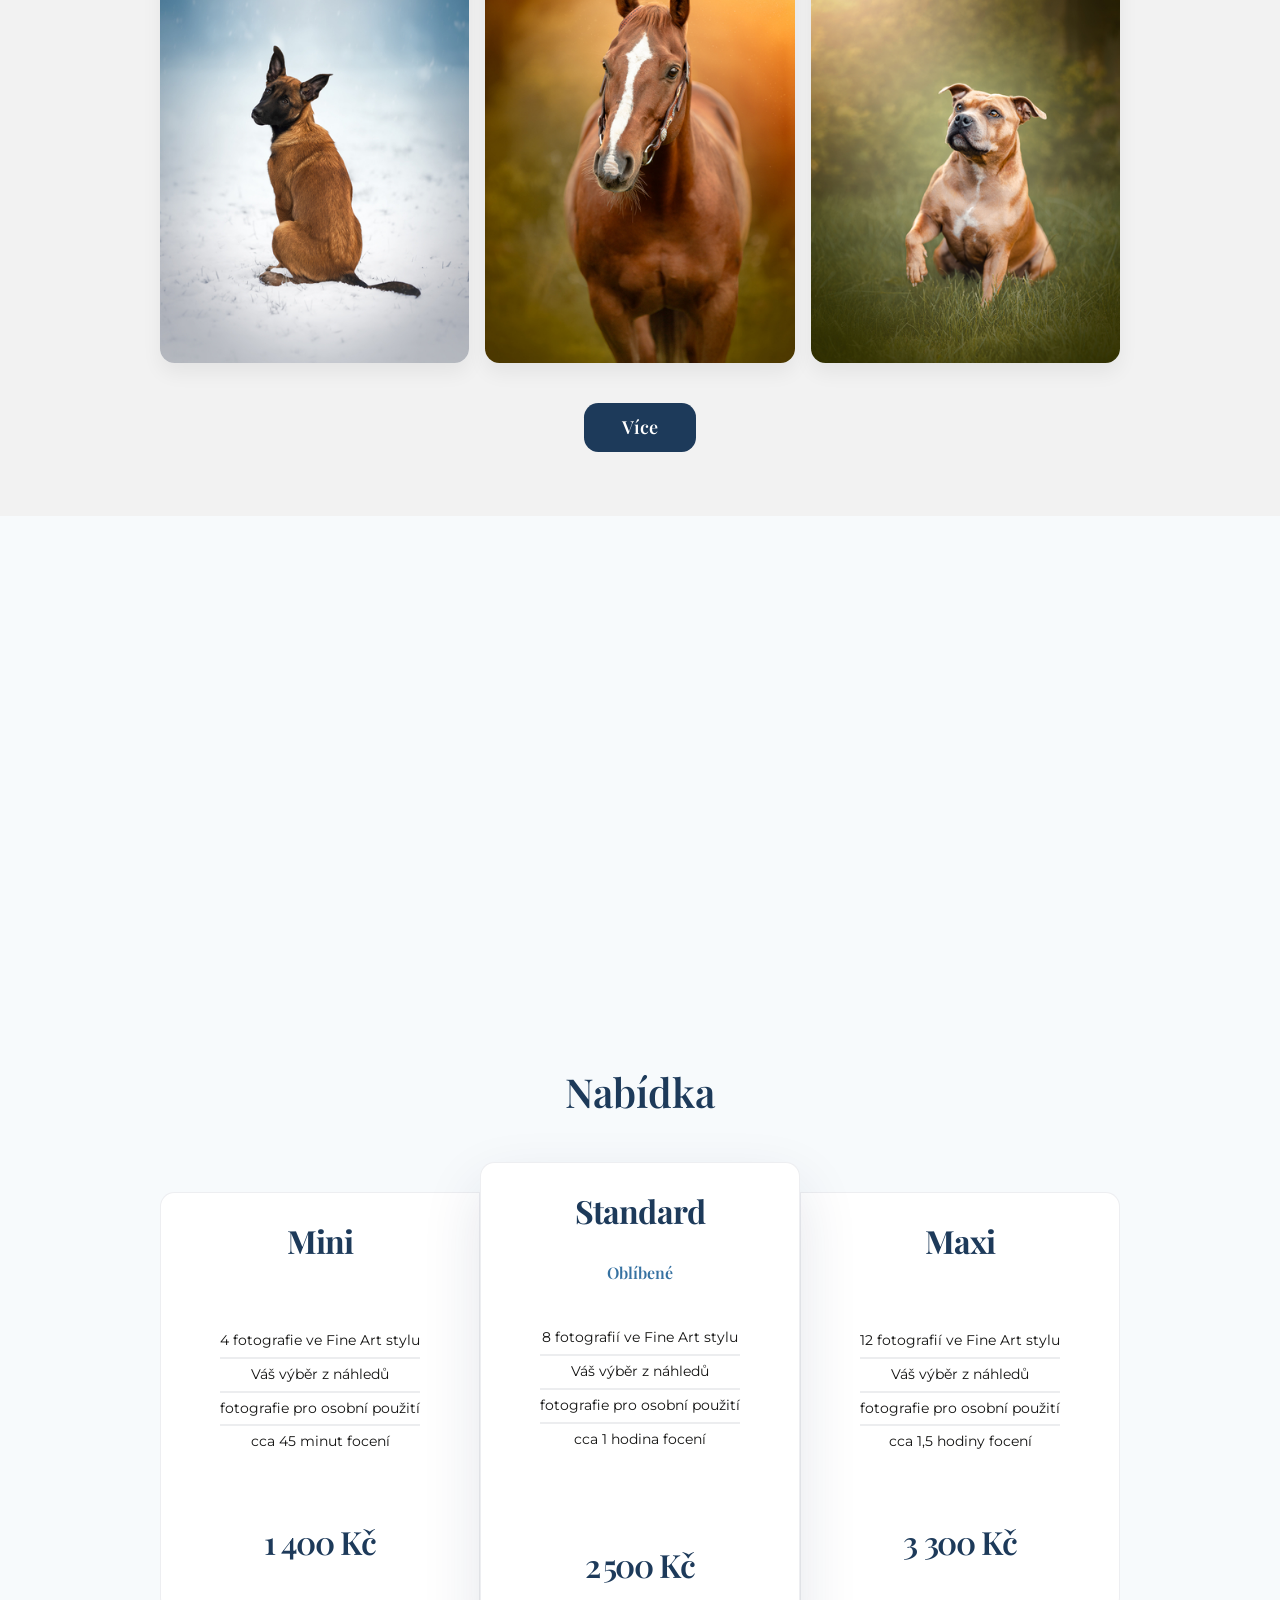
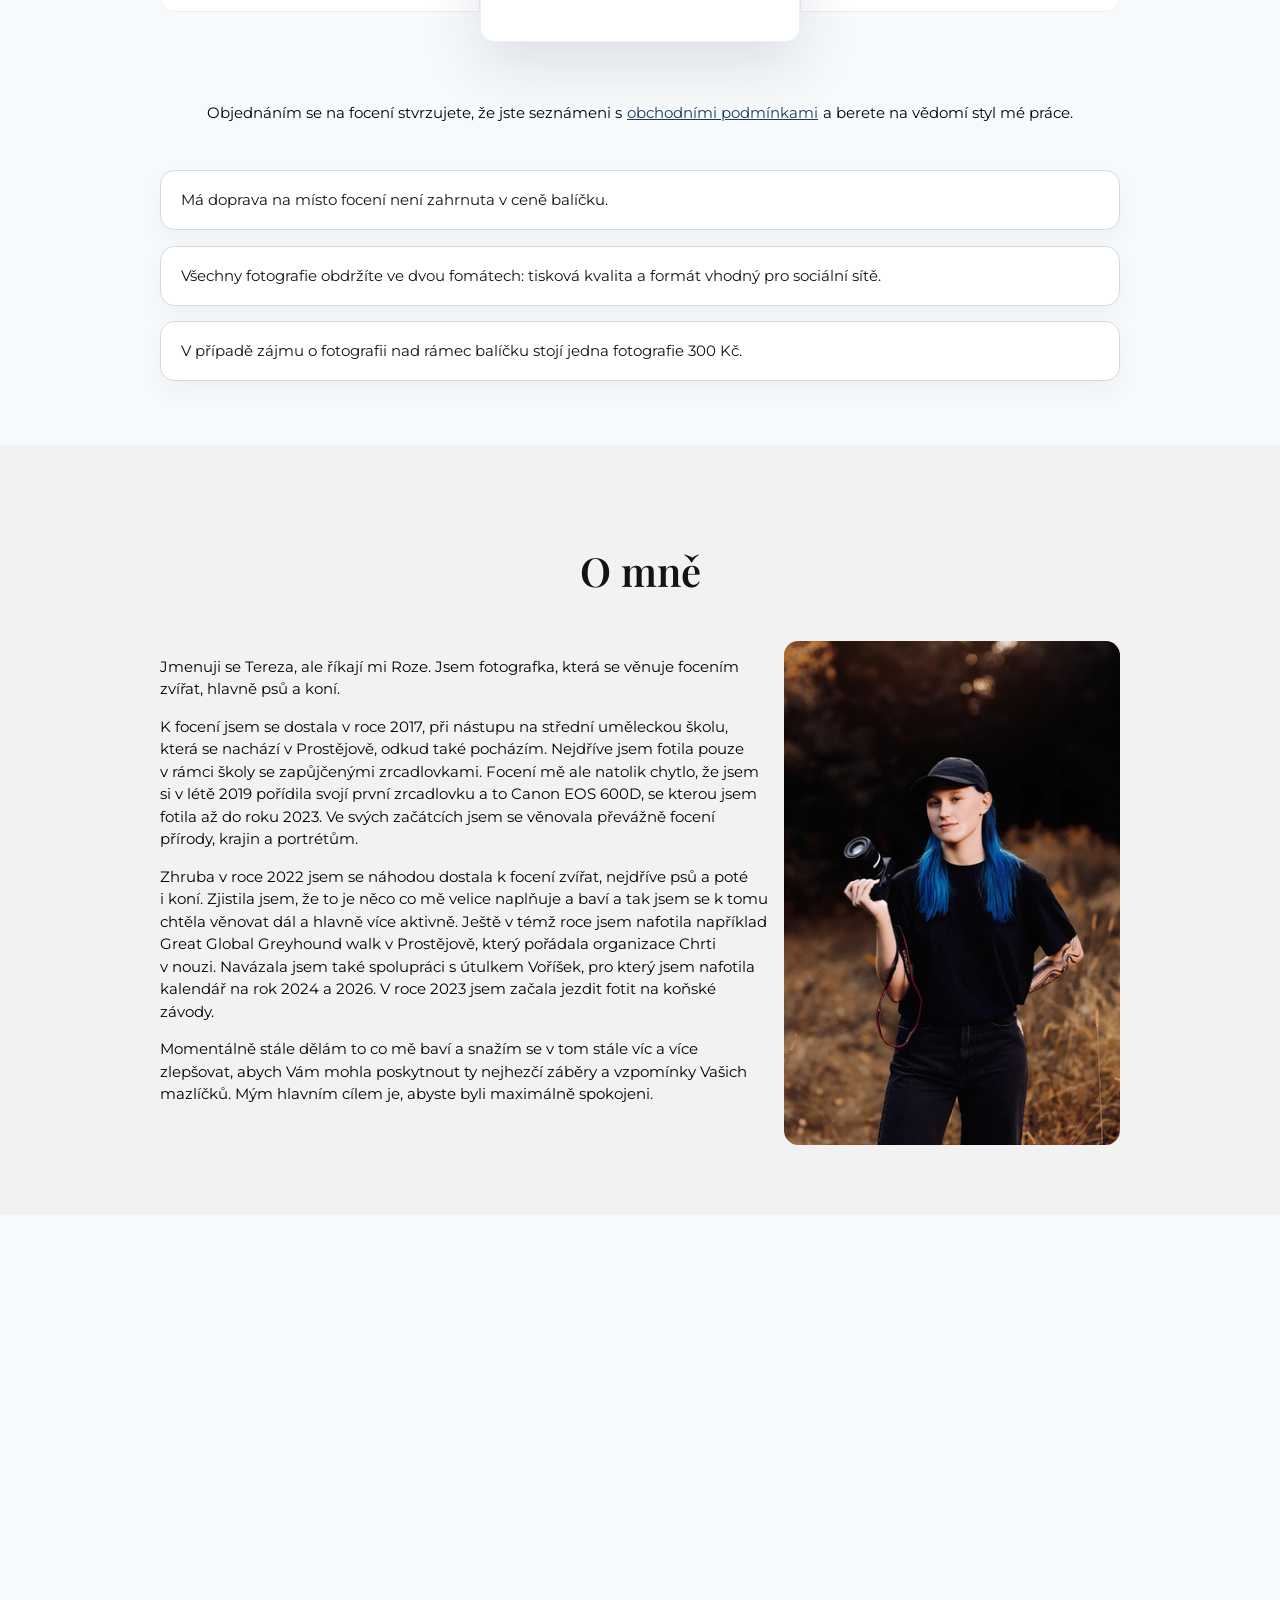
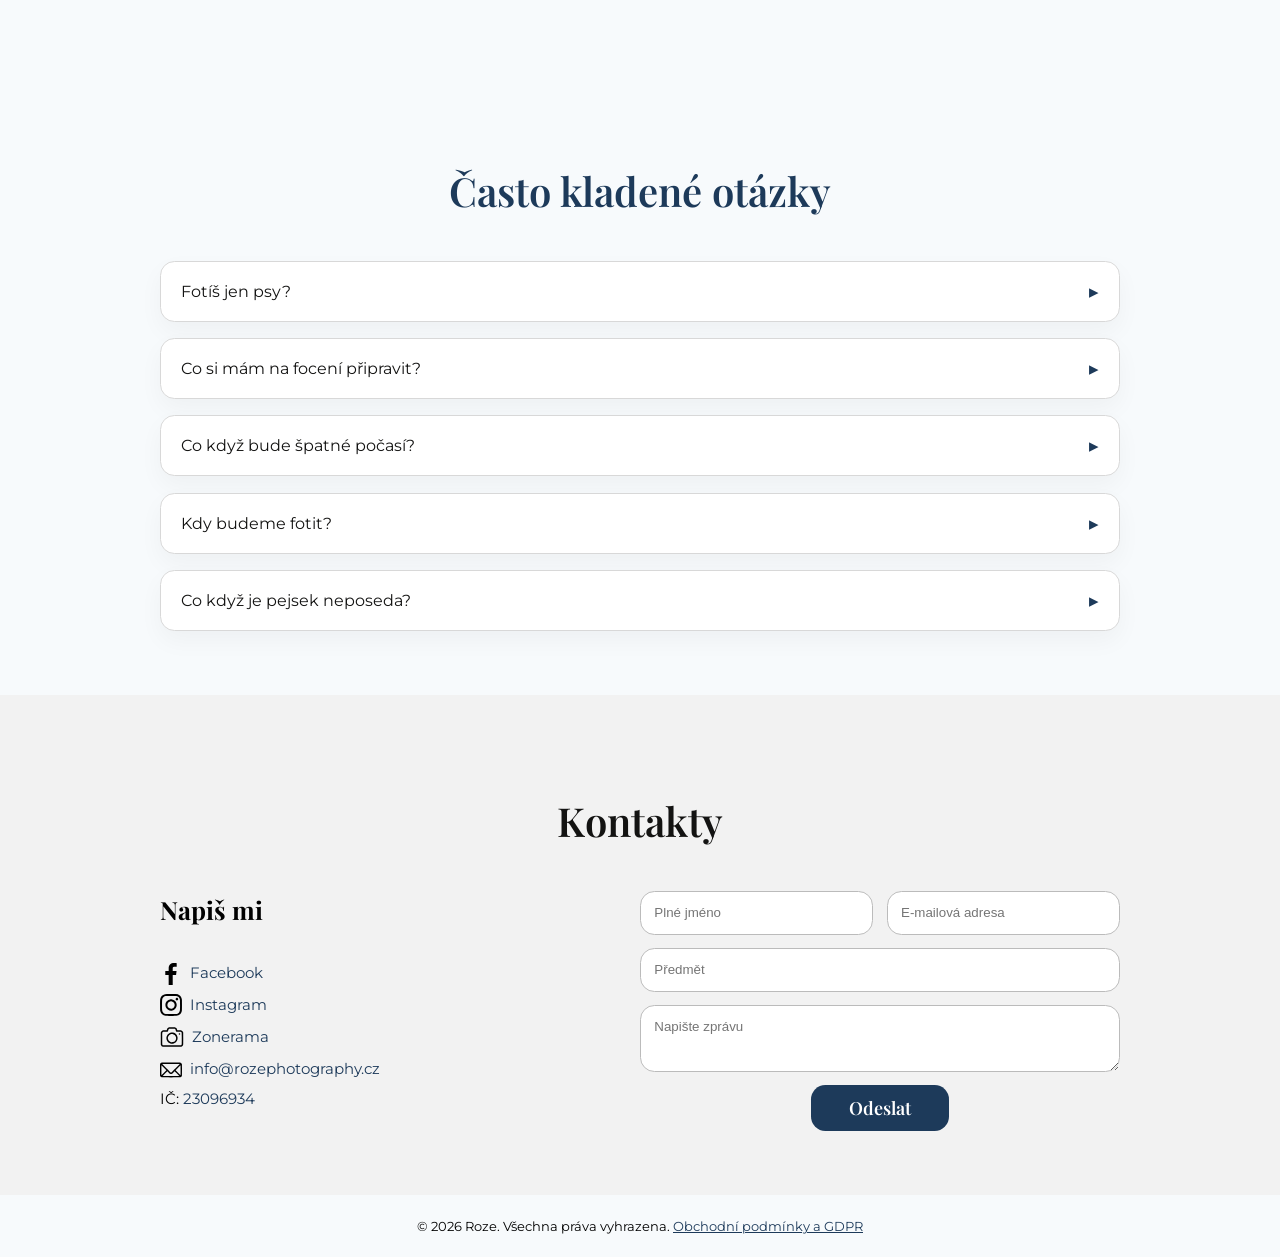
==== commit 0e575c7c: "novy head pro lepší performance pro mobily" ====
--- a/index.html
+++ b/index.html
@@ -12,61 +12,46 @@
         content="Fotografka zvířat v Prostějově. Specializuji se na portréty, zejména psů a koní.">
     <meta property="og:image" content="https://rozephotography.cz/assets/pictures/uvodni/uvodka.webp">
 
-    <link rel="stylesheet" href="main.css">
-
-    <!-- Preconnect pro zrychlení DNS a TLS navázání spojení -->
+    <!-- 1. Včasné navázání DNS/TLS spojení a preload hlavní fotky -->
     <link rel="preconnect" href="https://fonts.googleapis.com">
     <link rel="preconnect" href="https://fonts.gstatic.com" crossorigin>
-
-    <!-- Asynchronní načtení Google Fonts bez blokování renderu -->
+    <link rel="preload" href="assets/pictures/uvodni/uvodka.webp" as="image" fetchpriority="high">
+
+    <!-- 2. Sloučené asynchronní načtení Google Fonts (neblokuje render) -->
     <link rel="stylesheet"
-        href="https://fonts.googleapis.com/css2?family=Playfair+Display:wght@500;600&family=Montserrat:ital,wght@0,100..900;1,100..900&display=swap"
+        href="https://fonts.googleapis.com/css2?family=Montserrat:ital,wght@0,100..900;1,100..900&family=Playfair+Display:wght@500;600&display=swap"
         media="print" onload="this.media='all'">
     <noscript>
         <link rel="stylesheet"
-            href="https://fonts.googleapis.com/css2?family=Playfair+Display:wght@500;600&family=Montserrat:ital,wght@0,100..900;1,100..900&display=swap">
+            href="https://fonts.googleapis.com/css2?family=Montserrat:ital,wght@0,100..900;1,100..900&family=Playfair+Display:wght@500;600&display=swap">
     </noscript>
 
-    <link rel="preload" href="assets/pictures/uvodni/uvodka.webp" as="image" fetchpriority="high">
-
-    <link href="https://fonts.googleapis.com/css2?family=Playfair+Display:wght@500;600&display=swap" rel="stylesheet">
-    <link href="https://fonts.googleapis.com/css2?family=Montserrat:ital,wght@0,100..900;1,100..900&display=swap"
-        rel="stylesheet">
+    <!-- 3. Hlavní CSS styly -->
+    <link rel="stylesheet" href="main.css">
+
+    <!-- 4. Favicony -->
     <link rel="apple-touch-icon" sizes="180x180" href="assets/favicon_io/apple-touch-icon.png">
     <link rel="icon" type="image/png" sizes="48x48" href="assets/favicon_io/favicon-48x48.png">
     <link rel="icon" type="image/png" sizes="32x32" href="assets/favicon_io/favicon-32x32.png">
     <link rel="icon" type="image/png" sizes="16x16" href="assets/favicon_io/favicon-16x16.png">
 
+    <!-- 5. Consent Mode a Google Analytics -->
     <script>
         window.dataLayer = window.dataLayer || [];
         function gtag() { dataLayer.push(arguments); }
 
-        // 1. Načtení uložení z localStorage
         var savedAnalyticsConsent = localStorage.getItem('analytics_consent');
-
-        // 2. Určení výchozího stavu:
-        // Pokud uživatel v minulosti udělil souhlas ('granted'), nastavíme ho.
-        // Pokud nesouhlasil nebo ještě nevolil (null), výchozí stav bude 'denied'.
         var defaultStatus = (savedAnalyticsConsent === 'granted') ? 'granted' : 'denied';
 
-        // 3. Nastavení výchozího (default) Consent Mode
         gtag('consent', 'default', {
             'analytics_storage': defaultStatus,
             'wait_for_update': 500
         });
-    </script>
-
-    <!-- Následuje standardní Google Analytics / GTM -->
-    <!-- Google tag (gtag.js) -->
-    <script async src="https://www.googletagmanager.com/gtag/js?id=G-VXYXXCQDZ6"></script>
-    <script>
-        window.dataLayer = window.dataLayer || [];
-        function gtag() { dataLayer.push(arguments); }
+
         gtag('js', new Date());
-
         gtag('config', 'G-VXYXXCQDZ6');
     </script>
-
+    <script async src="https://www.googletagmanager.com/gtag/js?id=G-VXYXXCQDZ6"></script>
 </head>
 
 <body>
--- a/main.css
+++ b/main.css
@@ -110,6 +110,15 @@
 .error-page {
     padding-top: 6em;
     padding-bottom: 4em;
+}
+
+main.error-page {
+    flex: 1;
+    display: flex;
+    flex-direction: column;
+    justify-content: center;
+    align-items: center;
+    text-align: center;
 }
 
 .container {
@@ -894,7 +903,10 @@
     margin: 0 auto;
     padding-top: 1.25em;
     padding-bottom: 1.25em;
-    background-color: var(--bg-color-secondary)
+    background-color: var(--bg-color-secondary);
+    width: 100%;
+
+
 }
 
 .tf {
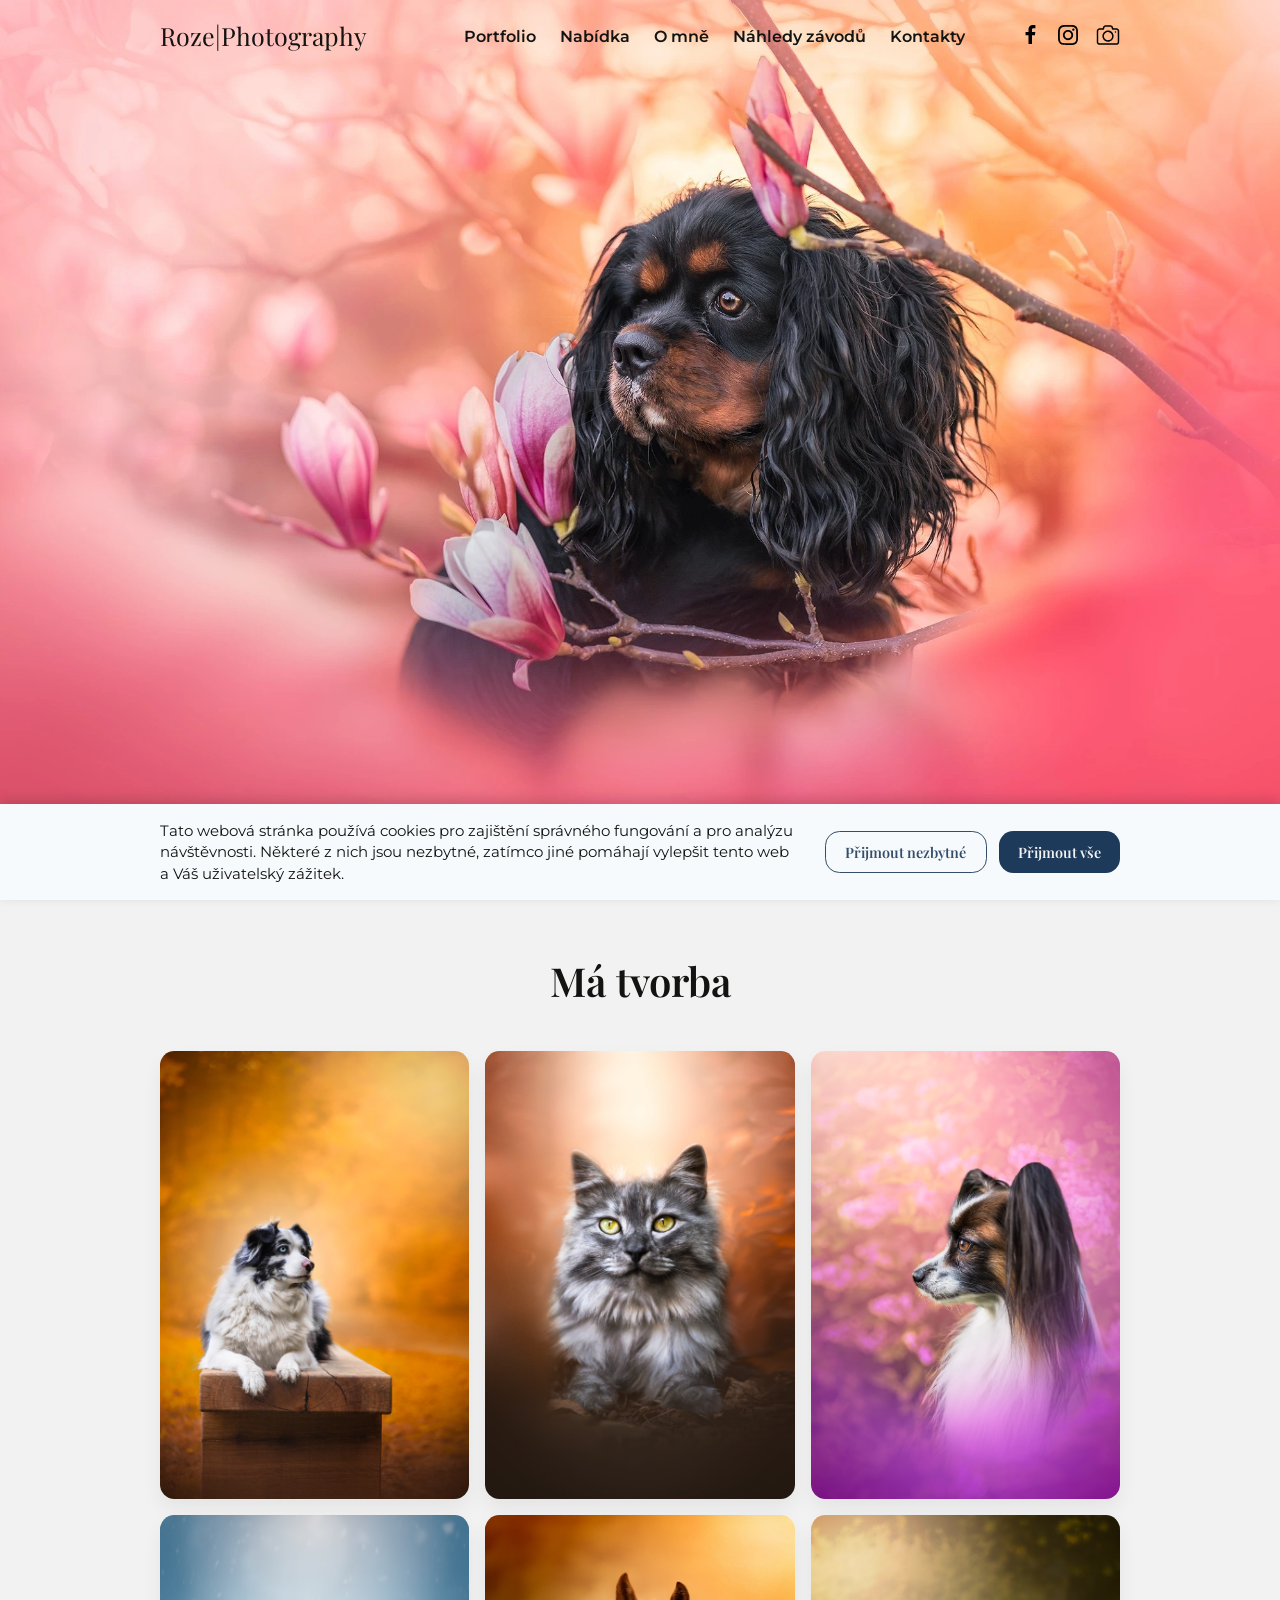
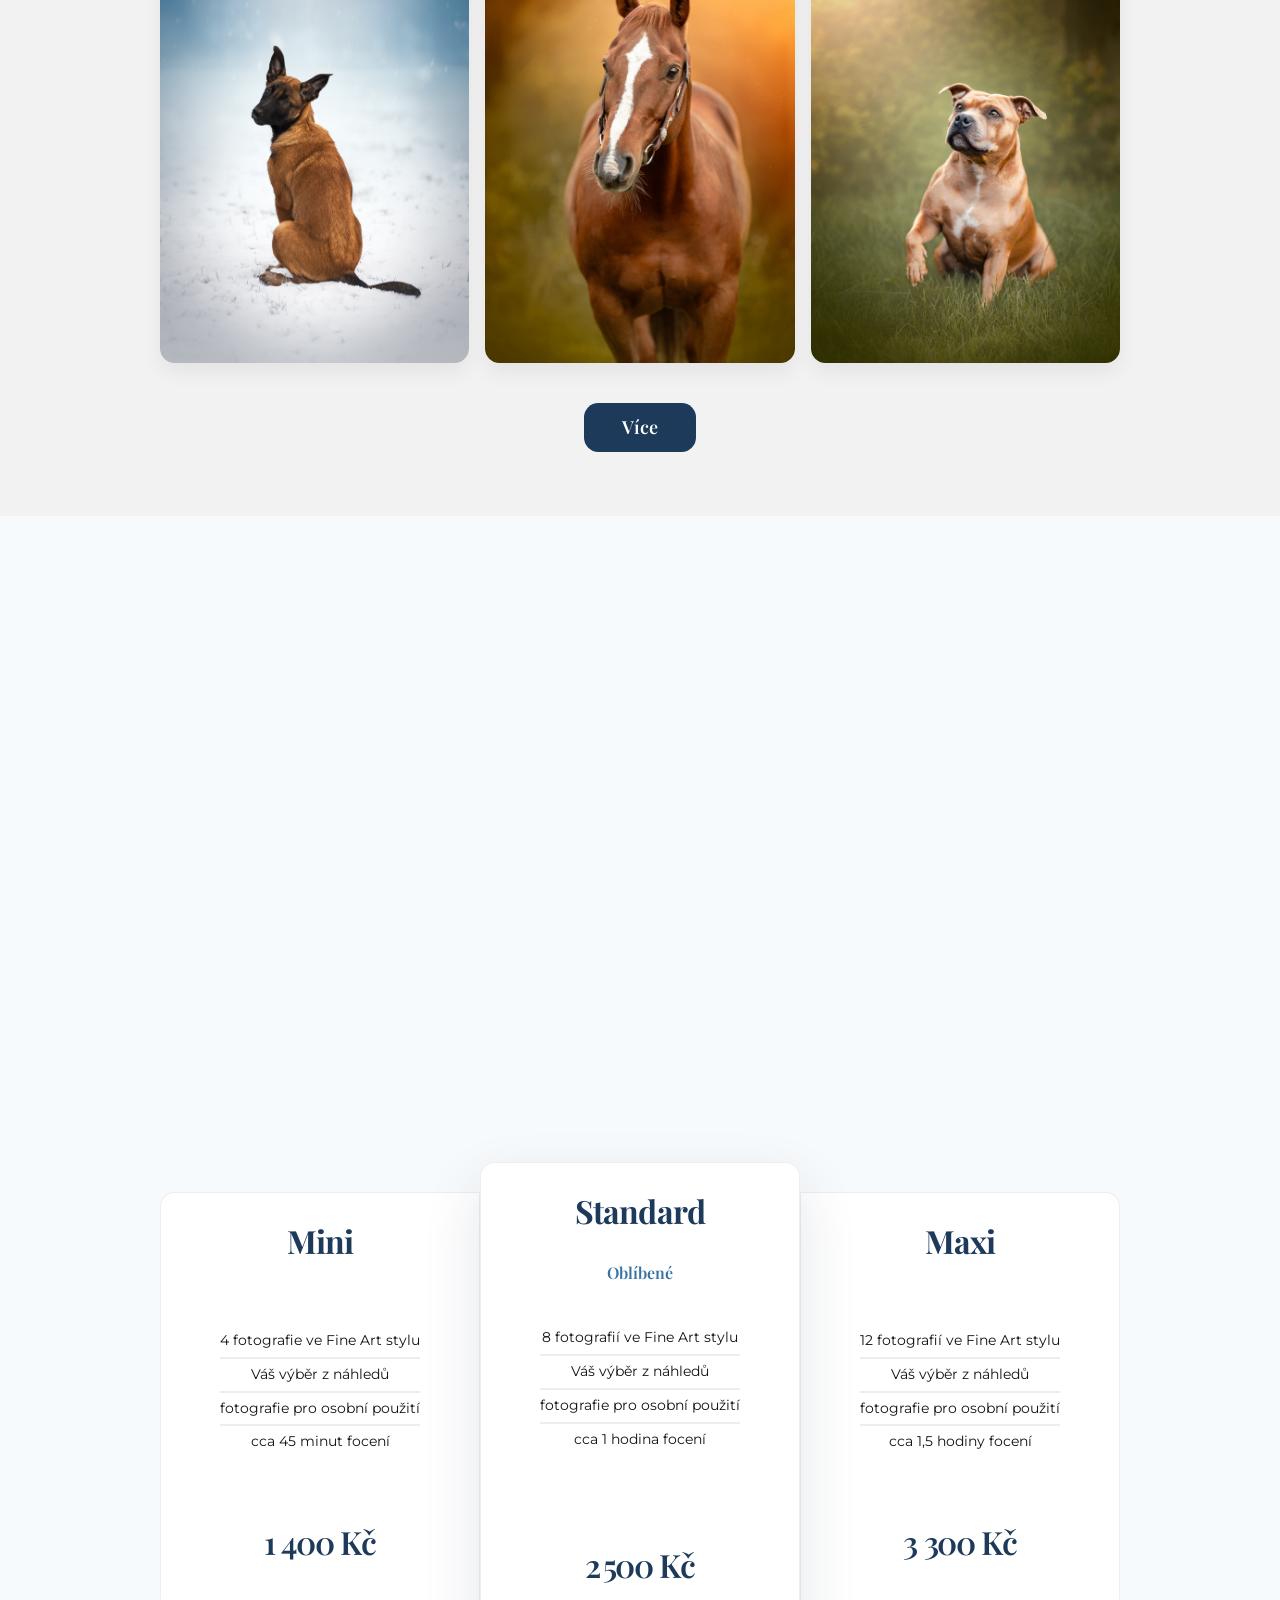
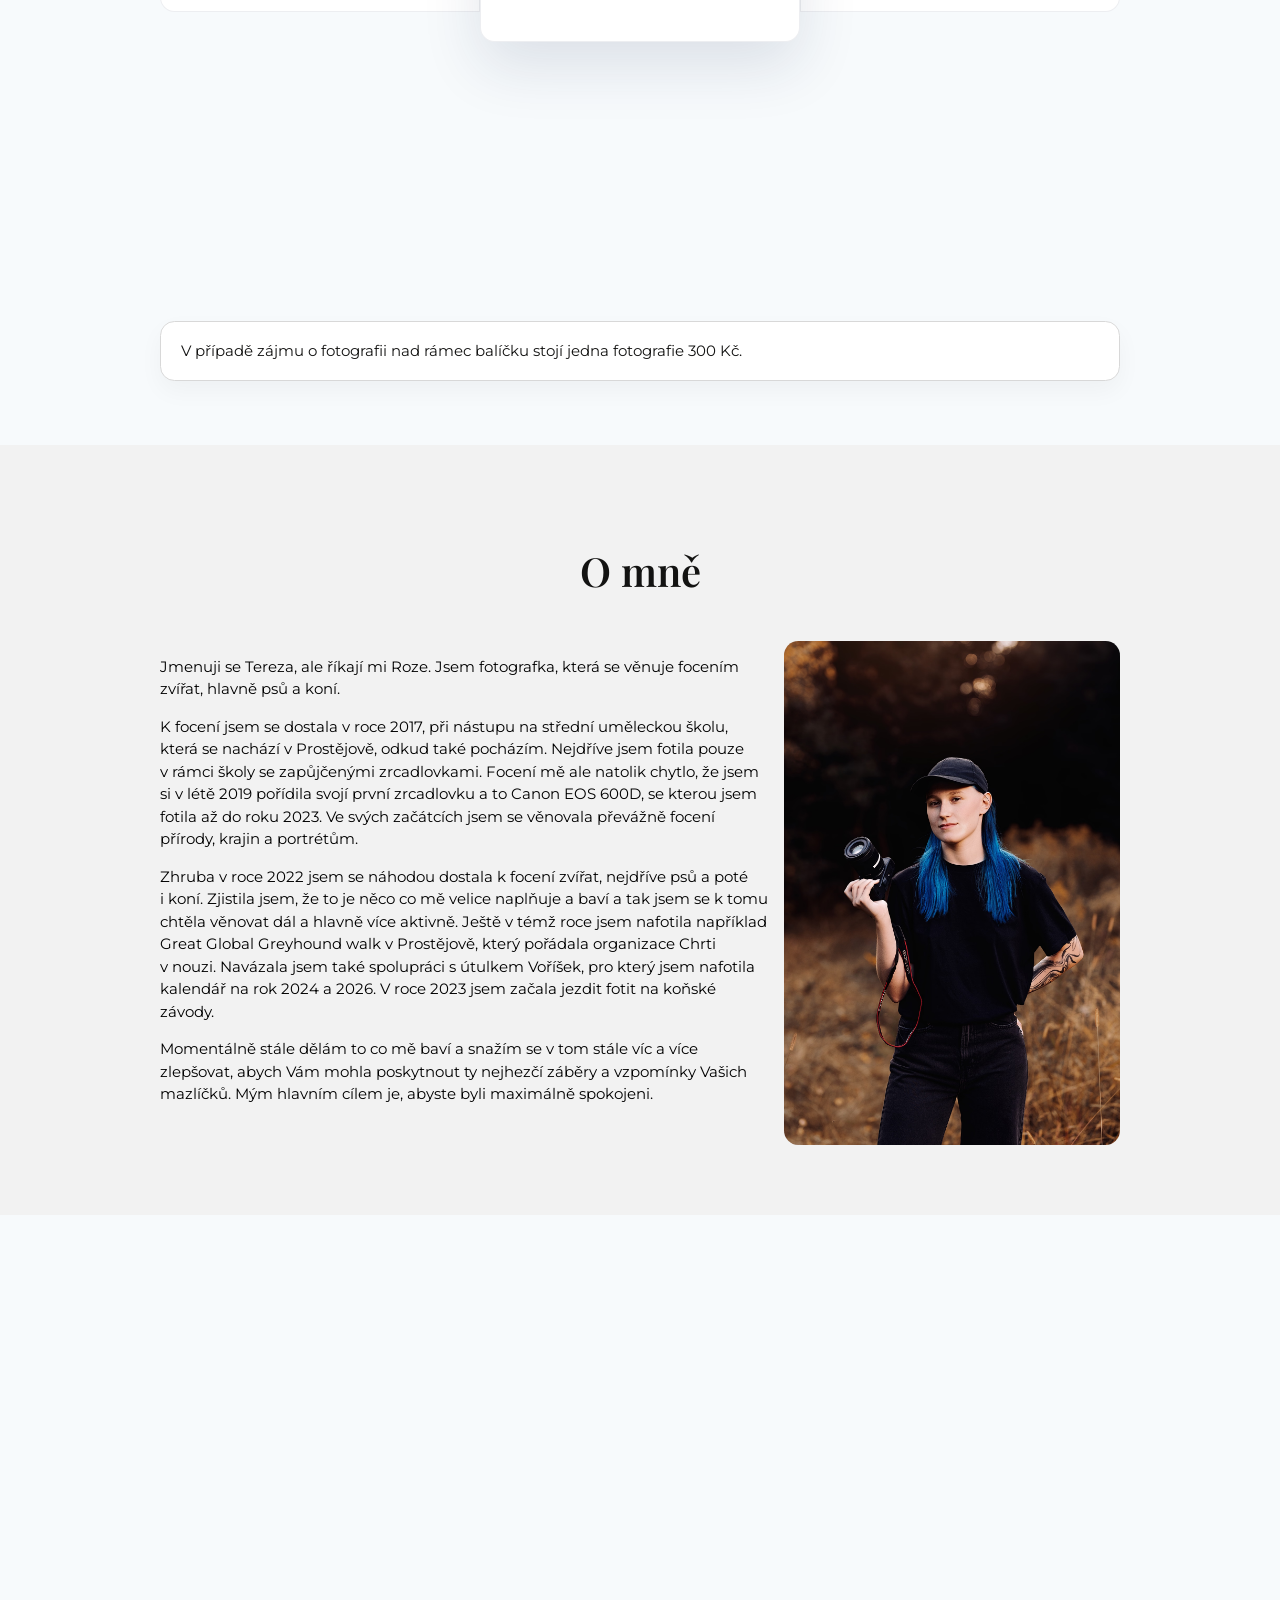
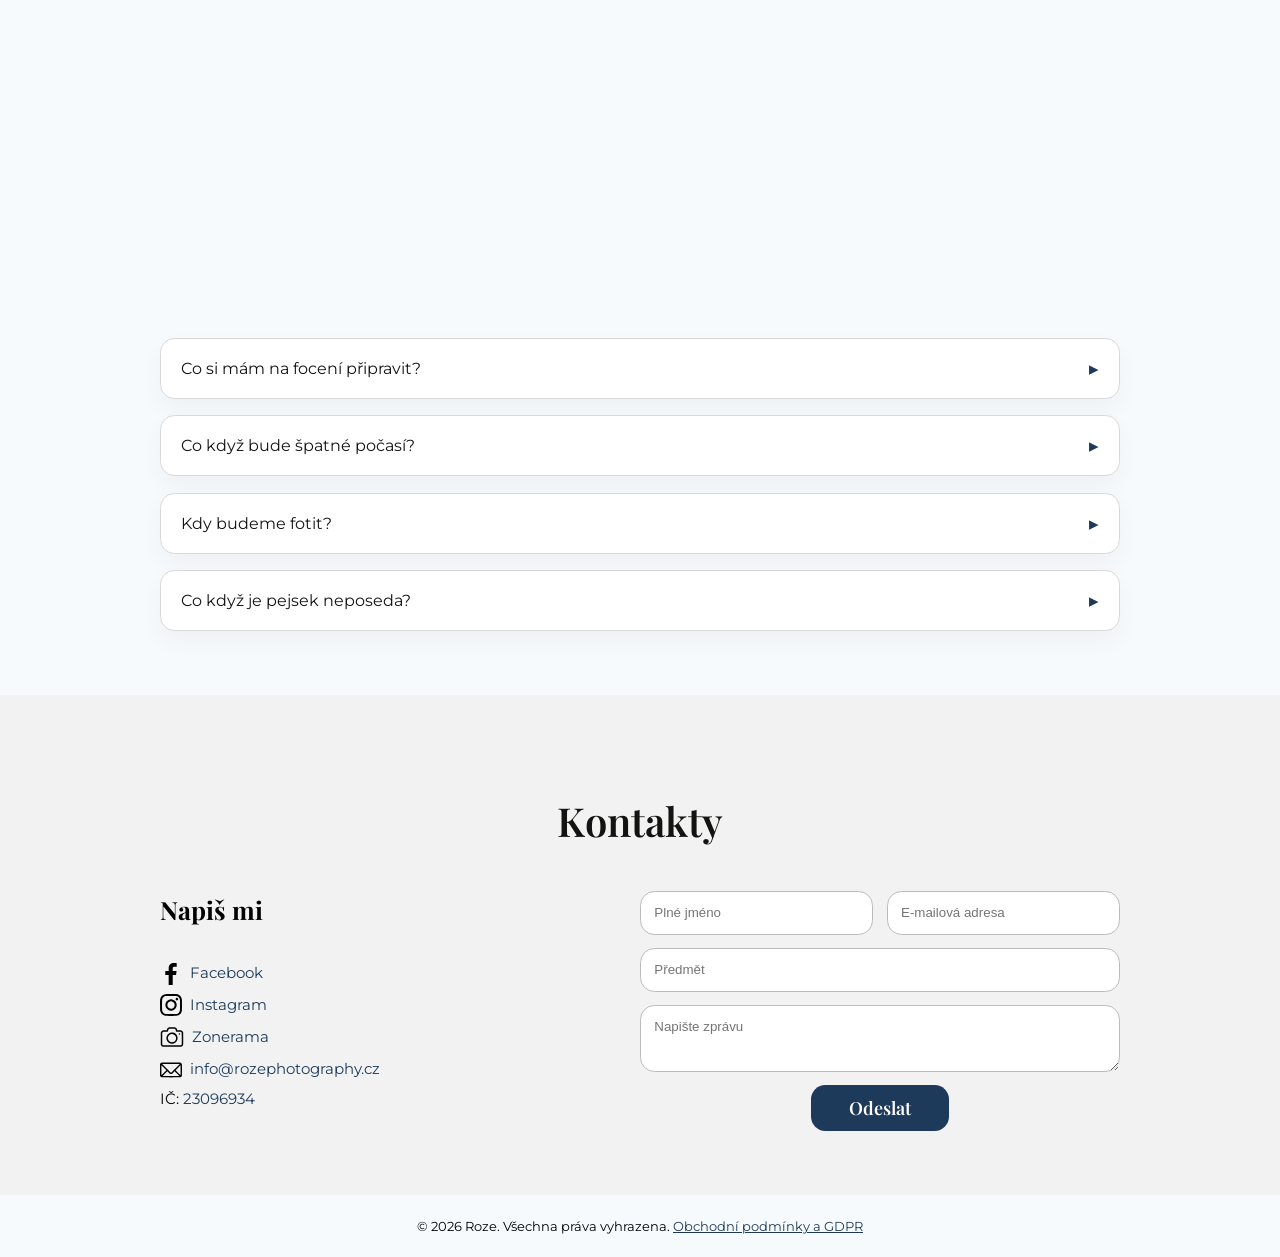
==== commit bdb93352: "uprava kvalitnějši fotky index" ====
--- a/index.html
+++ b/index.html
@@ -48,10 +48,27 @@
             'wait_for_update': 500
         });
 
-        gtag('js', new Date());
-        gtag('config', 'G-VXYXXCQDZ6');
+        // Funkce pro odložené načtení Google Analytics
+        function loadAnalytics() {
+            if (window.analyticsLoaded) return;
+            window.analyticsLoaded = true;
+
+            var script = document.createElement('script');
+            script.src = 'https://www.googletagmanager.com/gtag/js?id=G-VXYXXCQDZ6';
+            script.async = true;
+            document.head.appendChild(script);
+
+            gtag('js', new Date());
+            gtag('config', 'G-VXYXXCQDZ6');
+        }
+
+        // Načte analytiku při skrolování nebo po 3,5 sekundách
+        ['touchstart', 'scroll'].forEach(function (event) {
+            window.addEventListener(event, loadAnalytics, { once: true, passive: true });
+        });
+        setTimeout(loadAnalytics, 3500);
     </script>
-    <script async src="https://www.googletagmanager.com/gtag/js?id=G-VXYXXCQDZ6"></script>
+    <script src="script.js" defer></script>
 </head>
 
 <body>
@@ -100,33 +117,33 @@
                 <h2 class="section__title">Má tvorba</h2>
                 <div class="portfolio__selection">
                     <div class="portfolio__item">
-                        <img src="assets/thumbs/portfolio/portfolio5.jpg"
+                        <img src="assets/thumbs/portfolio/portfolio5.avif"
                             data-full="assets/pictures/portfolio/portfolio5.jpg"
                             alt="Fine Art portrét psa v lese - Roze Photography Prostějov" data-caption="Bella"
                             loading="lazy">
                     </div>
                     <div class="portfolio__item">
-                        <img src="assets/thumbs/portfolio/portfolio2.jpg"
+                        <img src="assets/thumbs/portfolio/portfolio2.avif"
                             data-full="assets/pictures/portfolio/portfolio2.jpg" alt="Atmosférické focení psů na louce"
                             data-caption="Lemy" loading="lazy">
                     </div>
                     <div class="portfolio__item">
-                        <img src="assets/thumbs/portfolio/portfolio3.jpg"
+                        <img src="assets/thumbs/portfolio/portfolio3.avif"
                             data-full="assets/pictures/portfolio/portfolio3.jpg"
                             alt="Detailní portrét psa - fotograf zvířat" data-caption="Ryja" loading="lazy">
                     </div>
                     <div class="portfolio__item">
-                        <img src="assets/thumbs/portfolio/portfolio1.jpg"
+                        <img src="assets/thumbs/portfolio/portfolio1.avif"
                             data-full="assets/pictures/portfolio/portfolio1.jpg"
                             alt="Profesionální fotografie psa v pohybu" data-caption="Cairo" loading="lazy">
                     </div>
                     <div class="portfolio__item">
-                        <img src="assets/thumbs/portfolio/portfolio4.jpg"
+                        <img src="assets/thumbs/portfolio/portfolio4.avif"
                             data-full="assets/pictures/portfolio/portfolio4.jpg" alt="Focení psů v přírodě Prostějov"
                             data-caption="Bisquit" loading="lazy">
                     </div>
                     <div class="portfolio__item">
-                        <img src="assets/thumbs/portfolio/portfolio6.jpg"
+                        <img src="assets/thumbs/portfolio/portfolio6.avif"
                             data-full="assets/pictures/portfolio/portfolio6.jpg"
                             alt="Umělecká fotografie psa - Fine Art styl" data-caption="Satana" loading="lazy">
                     </div>
@@ -267,7 +284,7 @@
                         </p>
                     </div>
                     <div class="flex__item-left">
-                        <img class="o_mne" src="assets/pictures/ja/ja_01.webp"
+                        <img class="o_mne" src="assets/pictures/ja/ja_01.avif"
                             alt="Fotografka Tereza - Roze Photography Prostějov">
                     </div>
                 </div>
@@ -328,18 +345,22 @@
                         <address class="flex__touch text-mont-400" style="font-size:15px">
                             <a class="flex__touch--item flex__touch--right" href="https://facebook.com/roze.raw"
                                 target="_blank">
-                                <img src="assets/icons/brands/facebook.svg" alt="Facebook" width="22">Facebook
+                                <img src="assets/icons/brands/facebook.svg" alt="Facebook"
+                                    style=" width:22px; height:22px;">Facebook
                             </a>
                             <a class="flex__touch--item flex__touch--right" href="https://instagram.com/roze.raw"
                                 target="_blank">
-                                <img src="assets/icons/brands/instagram.svg" alt="Instagram" width="22">Instagram
+                                <img src="assets/icons/brands/instagram.svg" alt="Instagram"
+                                    style=" width:22px; height:22px;">Instagram
                             </a>
                             <a class="flex__touch--item flex__touch--right"
                                 href="https://eu.zonerama.com/rozeraw/1591225" target="_blank">
-                                <img src="assets/icons/brands/camera.svg" alt="Zonerama" width="24">Zonerama
+                                <img src="assets/icons/brands/camera.svg" alt="Zonerama"
+                                    style=" width:24px; height:24px;">Zonerama
                             </a>
                             <a class="flex__touch--item flex__touch--right" href="mailto:info@rozephotography.cz">
-                                <img src="assets/icons/brands/mail.svg" alt="Email" width="22">info@rozephotography.cz
+                                <img src="assets/icons/brands/mail.svg" alt="Email"
+                                    style=" width:22px; height:22px;">info@rozephotography.cz
                             </a>
                             <div style="padding-top:0.5em;">IČ: <span style="color:#1d3a5a">23096934</span></div>
                         </address>
@@ -402,8 +423,6 @@
             </div>
         </div>
     </div>
-
-    <script src="script.js"></script>
 </body>
 
 </html>
--- a/main.css
+++ b/main.css
@@ -93,7 +93,7 @@
 h1 {
     font-family: "Playfair Display", serif;
     font-size: 25px;
-    font-weight: 600;
+    font-weight: 400;
     line-height: 100%;
     letter-spacing: 0;
 }
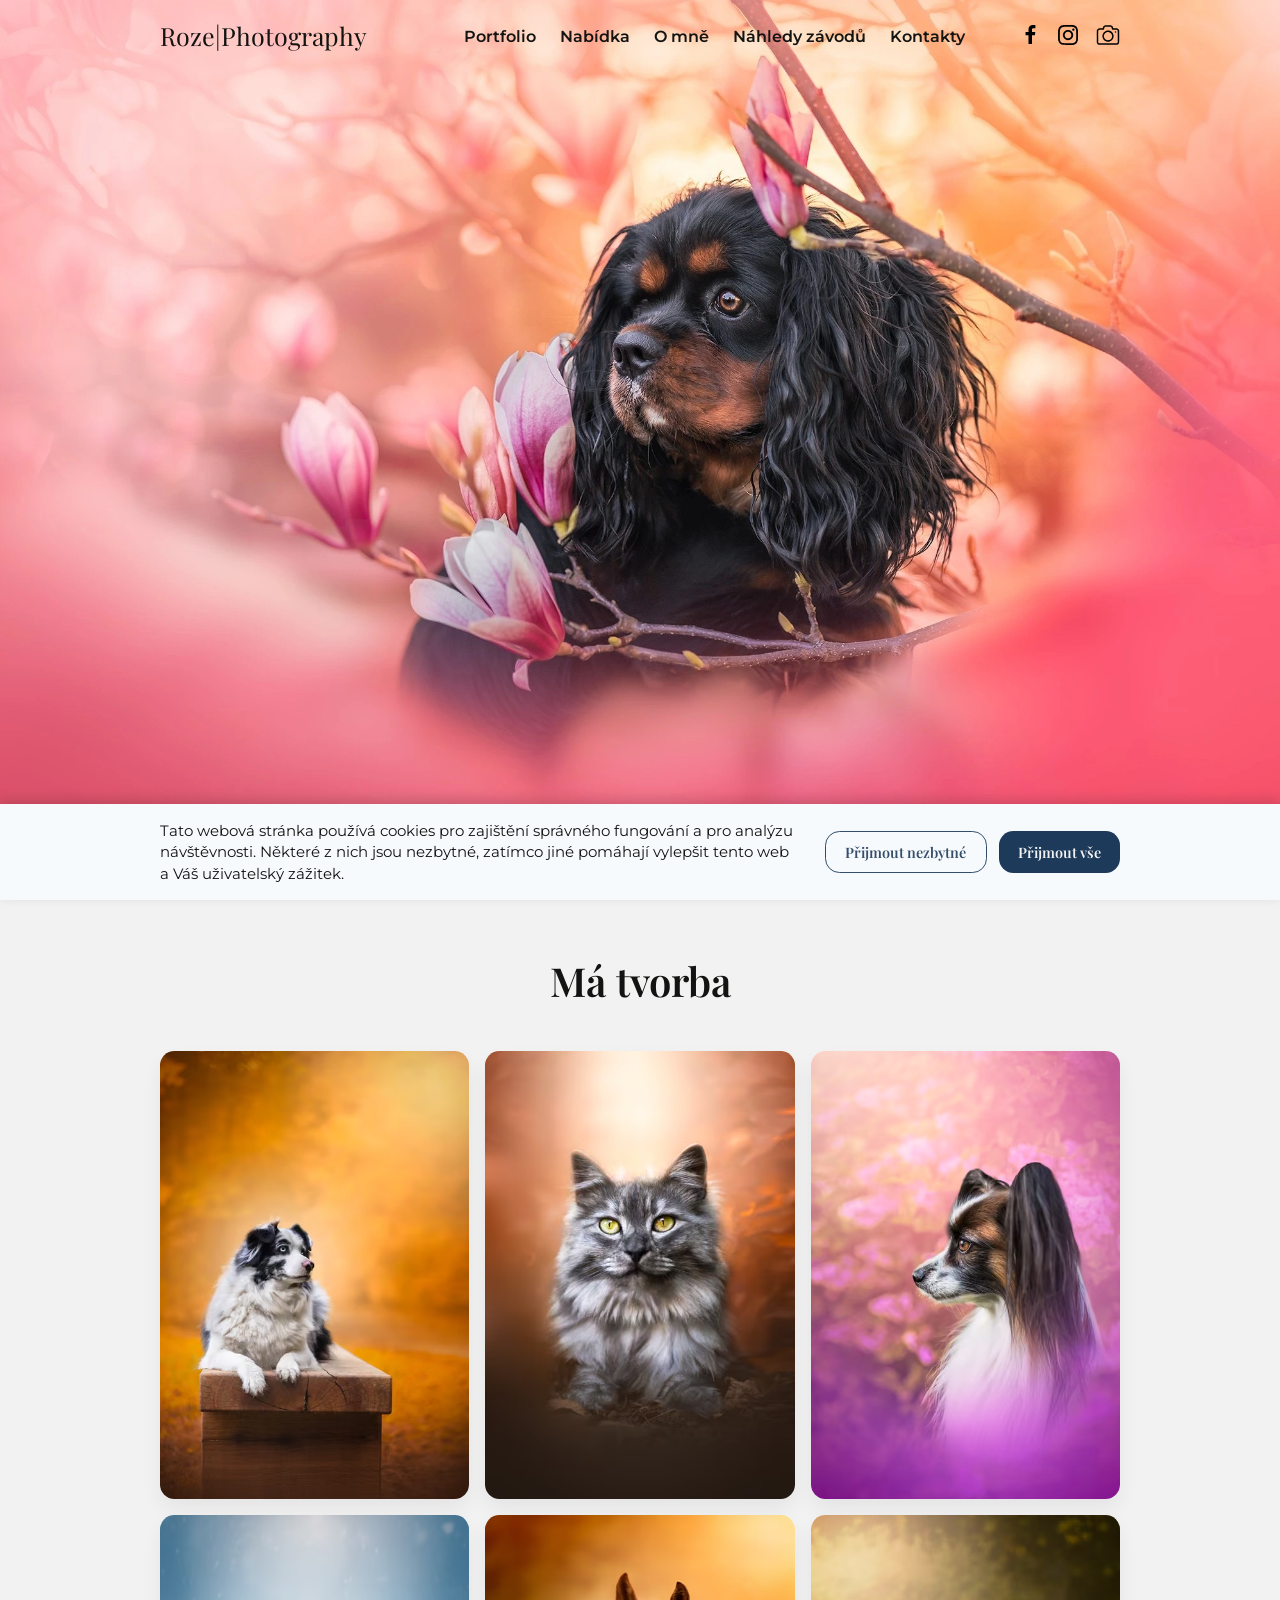
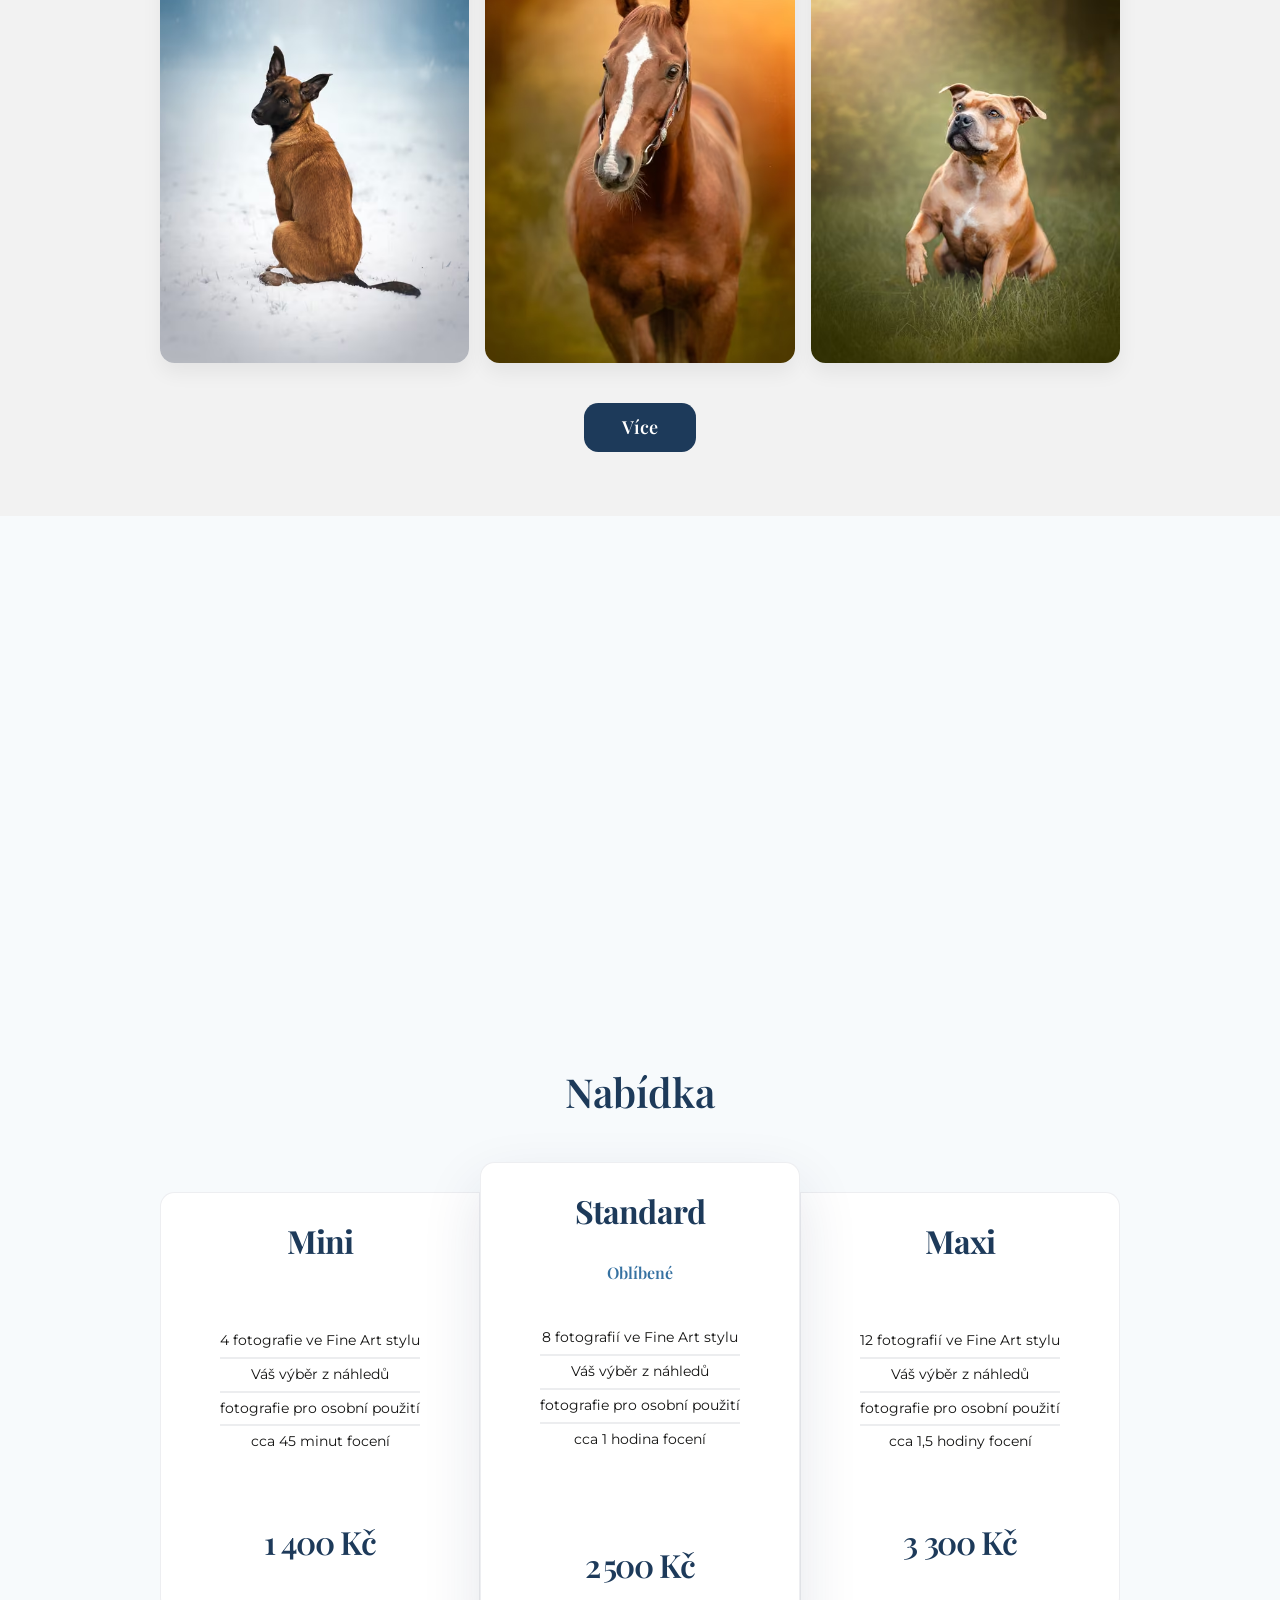
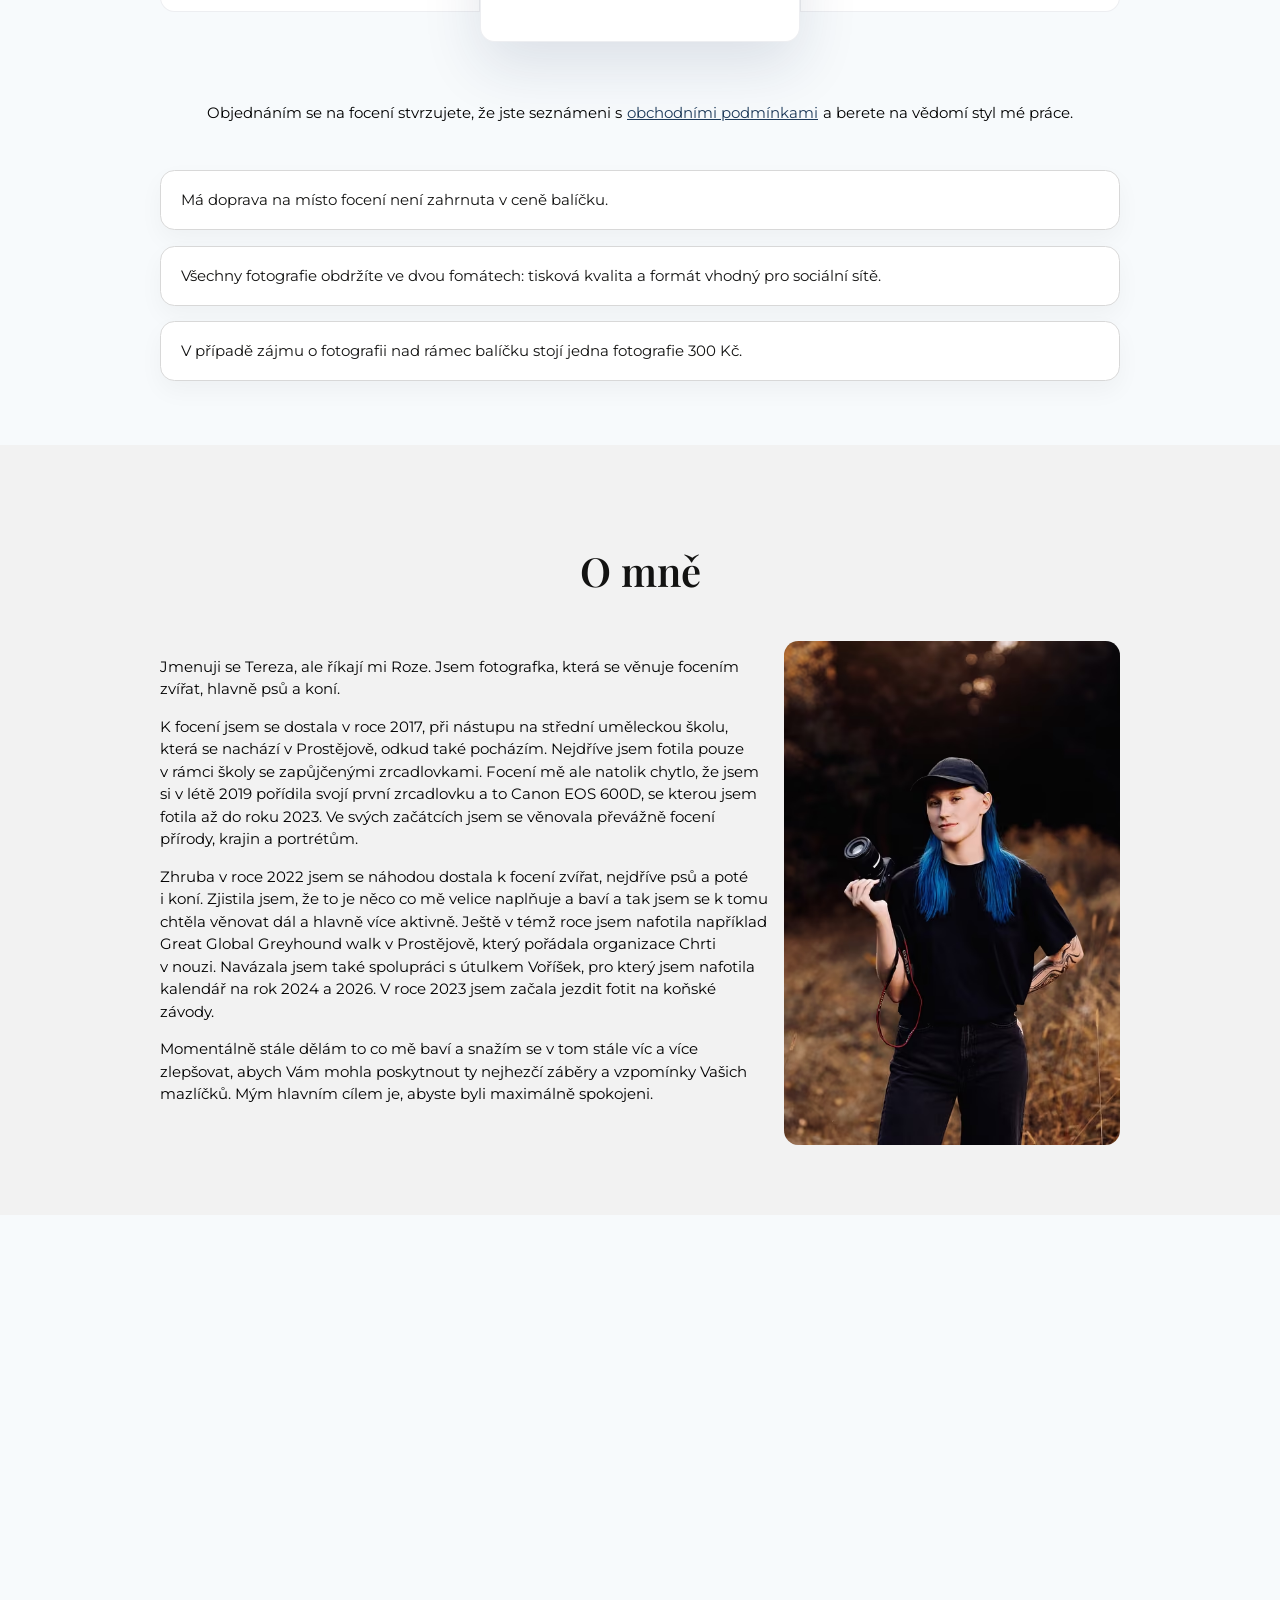
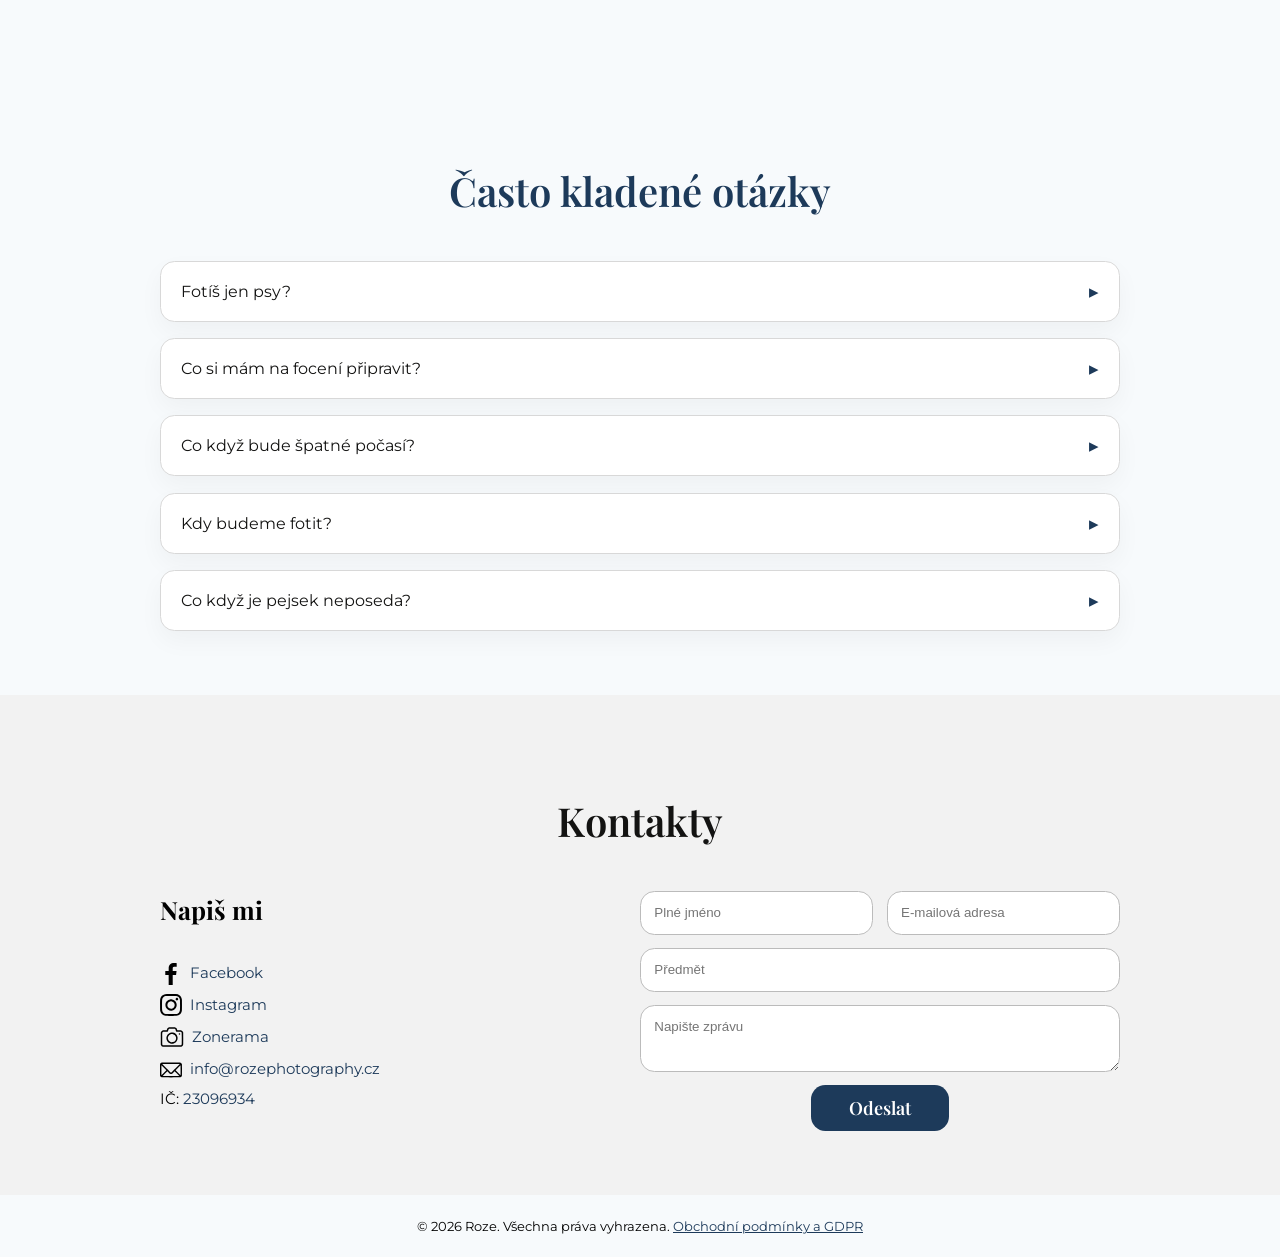
==== commit 73d50e25: "lepši obrazky a načteni css do stranky" ====
--- a/index.html
+++ b/index.html
@@ -27,7 +27,10 @@
     </noscript>
 
     <!-- 3. Hlavní CSS styly -->
-    <link rel="stylesheet" href="main.css">
+    <link rel="stylesheet" href="main.css" media="print" onload="this.media='all'">
+    <noscript>
+        <link rel="stylesheet" href="main.css">
+    </noscript>
 
     <!-- 4. Favicony -->
     <link rel="apple-touch-icon" sizes="180x180" href="assets/favicon_io/apple-touch-icon.png">
